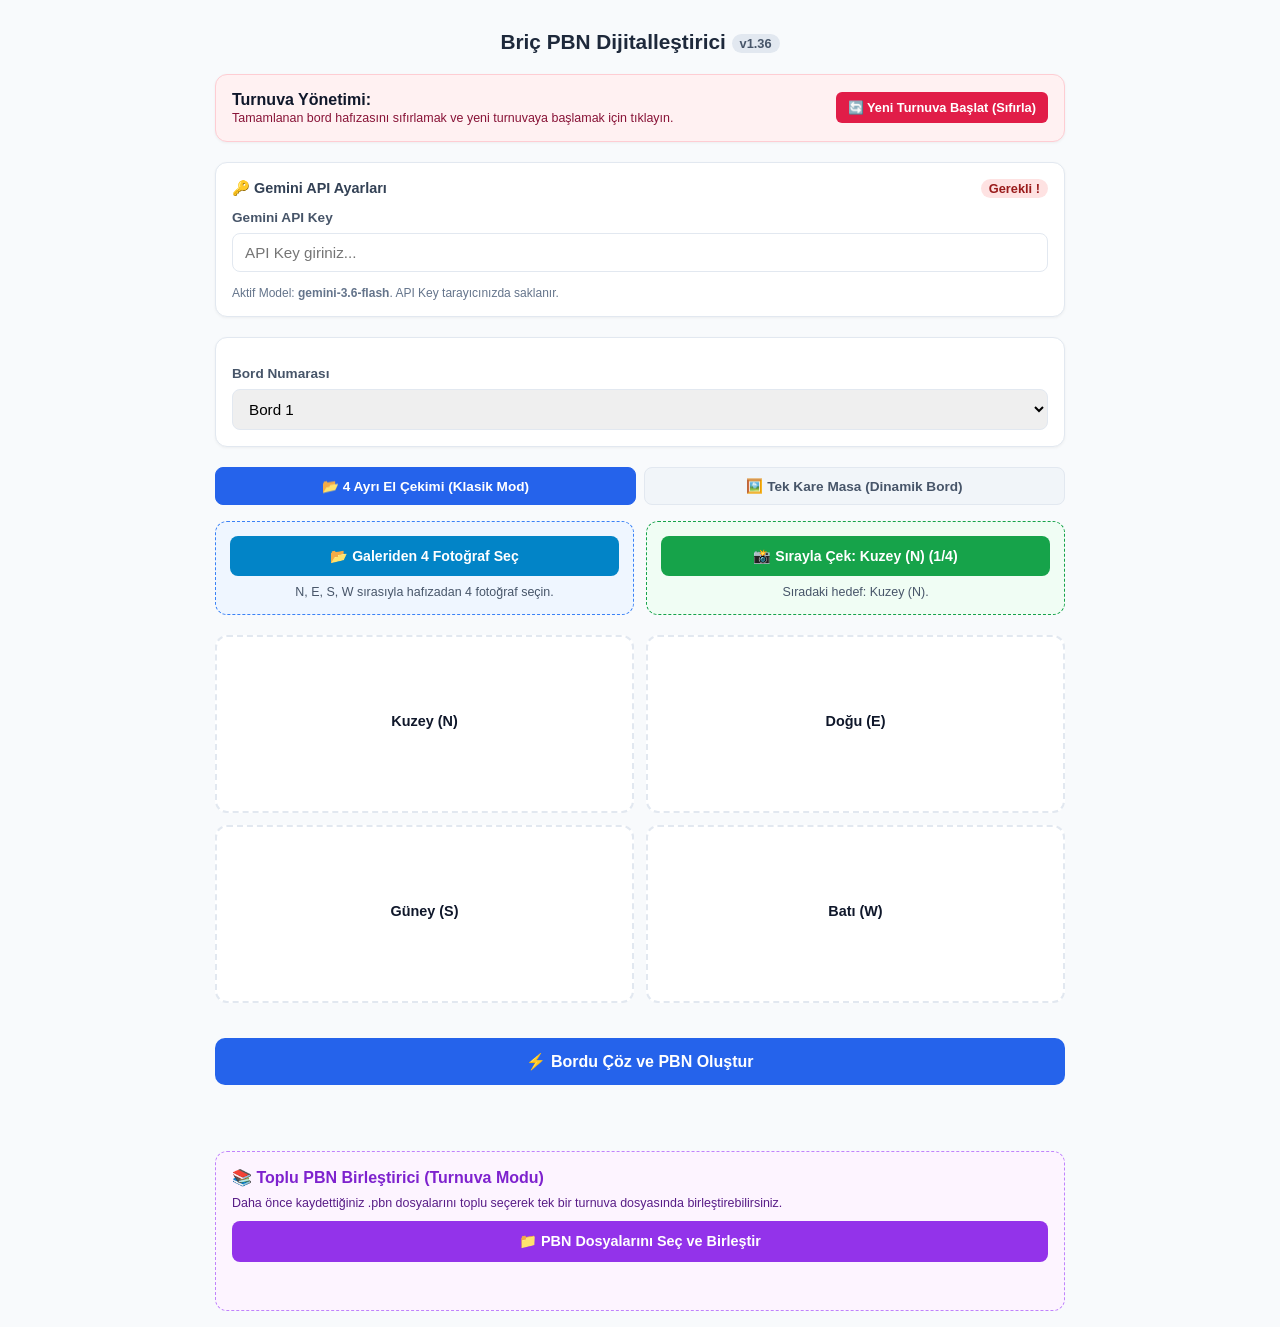
==== index.html @ e0343eca "Add script tag for prompts.js in index.html" ====
<!DOCTYPE html>
<html lang="tr">
<head>
    <meta charset="UTF-8">
    <meta name="viewport" content="width=device-width, initial-scale=1.0">
    <link rel="icon" href="data:,">
    <title>Briç PBN Dijitalleştirici v1.36</title>
    <link rel="stylesheet" href="style.css">
    <script src="prompts.js"></script>
</head>
<body>

    <h1>Briç PBN Dijitalleştirici <span class="version-tag">v1.36</span></h1>

    <!-- TURNUVA YÖNETİMİ / SIFIRLAMA PANELİ -->
    <div class="panel" style="background: #fff1f2; border-color: #fecdd3;">
        <div style="display: flex; justify-content: space-between; align-items: center; flex-wrap: wrap; gap: 10px;">
            <div>
                <strong>Turnuva Yönetimi:</strong>
                <div style="font-size: 0.78rem; color: #881337; margin-top: 2px;">Tamamlanan bord hafızasını sıfırlamak ve yeni turnuvaya başlamak için tıklayın.</div>
            </div>
            <button onclick="resetTournamentHistory()" style="background: #e11d48; color: white; border: none; padding: 8px 12px; border-radius: 6px; font-weight: 700; font-size: 0.8rem; cursor: pointer;">🔄 Yeni Turnuva Başlat (Sıfırla)</button>
        </div>
    </div>

    <!-- Ayarlar Paneli (API Key Accordion) -->
    <div class="panel">
        <div class="api-accordion-header" onclick="toggleApiKeyPanel()">
            <span>🔑 Gemini API Ayarları</span>
            <span id="apiKeyStatusBadge" class="version-tag">Durum Kontrol Ediliyor...</span>
        </div>
        <div id="apiKeyContent" class="field-group" style="display: none;">
            <label for="apiKey">Gemini API Key</label>
            <input type="password" id="apiKey" placeholder="API Key giriniz..." onchange="saveApiKey()">
            <div style="font-size: 0.75rem; color: #64748b; margin-top: 6px;">
                Aktif Model: <strong>gemini-3.6-flash</strong>. API Key tarayıcınızda saklanır.
            </div>
        </div>
    </div>

    <!-- Bord Seçim Paneli -->
    <div class="panel">
        <div class="field-group">
            <label for="boardNo">Bord Numarası</label>
            <select id="boardNo" onchange="checkSelectedBoardStatus()">
                <!-- Dinamik doldurulacak (1 - 32) -->
            </select>
            <div id="boardWarning" style="font-size: 0.8rem; color: #d97706; margin-top: 4px; display: none;"></div>
        </div>
    </div>

    <!-- MOD SEÇİCİ SEKMELER -->
    <div class="mode-tabs">
        <button id="tab4Photos" class="tab-btn active" onclick="switchMode('4photos')">📂 4 Ayrı El Çekimi (Klasik Mod)</button>
        <button id="tabSingleTable" class="tab-btn" onclick="switchMode('singleTable')">🖼️ Tek Kare Masa (Dinamik Bord)</button>
    </div>

    <!-- MOD 1: 4 AYRI GÖRSEL İLE ÇEKİM -->
    <div id="mode4PhotosArea">
        <div class="upload-options">
            <div class="upload-box">
                <label for="file-batch" class="btn-upload">
                    📂 Galeriden 4 Fotoğraf Seç
                </label>
                <input type="file" id="file-batch" accept="image/*" multiple style="display:none;" onchange="handleBatchFileSelect(event)">
                <div class="upload-desc">N, E, S, W sırasıyla hafızadan 4 fotoğraf seçin.</div>
            </div>

            <div class="upload-box sequential">
                <button id="btnSeqCamera" class="btn-upload seq-btn" onclick="triggerSeqCamera()">
                    📸 Sırayla Çek: Kuzey (1/4)
                </button>
                <input type="file" id="seqCameraInput" accept="image/*" capture="environment" style="display:none;" onchange="handleSeqCameraSelect(event)">
                <div id="seqDesc" class="upload-desc">Tek butonla N &rarr; E &rarr; S &rarr; W sırasıyla canlı çekim.</div>
                <span id="resetSeqBtn" class="reset-link" onclick="resetSeqFlow()">Sıralı çekimi sıfırla</span>
            </div>
        </div>

        <input type="file" id="singleFileInput" accept="image/*" style="display:none;" onchange="handleSingleFileSelect(event)">

        <!-- 4 El Önizleme Paneli -->
        <div class="hands-grid">
            <div class="hand-card" id="card-N" onclick="triggerSingleUpload('N')">
                <div class="hand-label">Kuzey (N)</div>
                <img id="preview-N" class="preview-img" alt="Kuzey">
            </div>
            <div class="hand-card" id="card-E" onclick="triggerSingleUpload('E')">
                <div class="hand-label">Doğu (E)</div>
                <img id="preview-E" class="preview-img" alt="Doğu">
            </div>
            <div class="hand-card" id="card-S" onclick="triggerSingleUpload('S')">
                <div class="hand-label">Güney (S)</div>
                <img id="preview-S" class="preview-img" alt="Güney">
            </div>
            <div class="hand-card" id="card-W" onclick="triggerSingleUpload('W')">
                <div class="hand-label">Batı (W)</div>
                <img id="preview-W" class="preview-img" alt="Batı">
            </div>
        </div>
    </div>

    <!-- MOD 2: TEK KARE MASA VE DİNAMİK BORD OKUMA -->
    <div id="modeSingleTableArea" style="display: none;">
        <div class="upload-box" style="background: #faf5ff; border-color: #a855f7; padding: 20px;">
            
            <div style="display: flex; gap: 10px; justify-content: center; flex-wrap: wrap;">
                <label for="singleTableCameraInput" class="btn-upload" style="background: #9333ea; flex: 1; min-width: 140px; margin: 0;">
                    📸 Kameradan Çek
                </label>
                <input type="file" id="singleTableCameraInput" accept="image/*" capture="environment" style="display:none;" onchange="handleSingleTableSelect(event)">

                <label for="singleTableGalleryInput" class="btn-upload" style="background: #6b21a8; flex: 1; min-width: 140px; margin: 0;">
                    📂 Galeriden Seç
                </label>
                <input type="file" id="singleTableGalleryInput" accept="image/*" style="display:none;" onchange="handleSingleTableSelect(event)">
            </div>

            <div class="upload-desc" style="margin-top: 12px; font-size: 0.85rem; color: #581c87;">
                Masanın ortasındaki plastik briç kutusunu (board tray) ve 4 eldeki tüm kartları kapsayan tek bir fotoğraf seçin veya çekin.
            </div>
            <img id="previewSingleTable" class="single-table-preview" alt="Masa Görseli">
        </div>
    </div>

    <button id="btnProcess" class="btn-main" onclick="processBoard()" style="margin-top: 15px;">⚡ Bordu Çöz ve PBN Oluştur</button>
    <div id="status" class="status-box"></div>

    <!-- Sonuç Paneli -->
    <div class="panel" id="resultPanel" style="display: none;">
        <div id="validationBox" class="validation-report"></div>
        
        <label>Üretilen PBN Metni (Doğrudan düzenlenebilir):</label>
        <textarea id="pbnOutput"></textarea>
        
        <div class="action-row">
            <button class="btn-action btn-copy" onclick="copyPbn()">📋 PBN'i Kopyala</button>
            <button class="btn-action btn-download-single" onclick="downloadSinglePbn()">💾 Bord PBN ve Arşiv İndir</button>
        </div>

        <div class="inspector-title">🔍 Hızlı Kontrol - Briç Eli Görünümü</div>
        <div class="inspector-grid" id="handsInspector"></div>
    </div>

    <!-- PBN BİRLEŞTİRİCİ (TURNUVA MODÜLÜ) -->
    <div class="merger-panel">
        <div class="merger-title">📚 Toplu PBN Birleştirici (Turnuva Modu)</div>
        <div class="upload-desc" style="margin-bottom: 10px; text-align: left; color: #581c87;">
            Daha önce kaydettiğiniz .pbn dosyalarını toplu seçerek tek bir turnuva dosyasında birleştirebilirsiniz.
        </div>
        <label for="mergeFileInput" class="btn-merge-select">
            📁 PBN Dosyalarını Seç ve Birleştir
        </label>
        <input type="file" id="mergeFileInput" accept=".pbn" multiple style="display:none;" onchange="handlePbnBatchMerge(event)">
        <div id="mergeStatus" class="status-box" style="margin-top: 8px; color: #7e22ce;"></div>
    </div>

    <script>
        const COMPLETED_BOARDS_KEY = "bridge_completed_boards_v1";
        const API_MODEL = "gemini-3.6-flash";

        const handFiles = { N: null, E: null, S: null, W: null };
        let singleTableFile = null;
        let activeMode = '4photos';

        const seqDirections = ['N', 'E', 'S', 'W'];
        const seqLabels = { N: 'Kuzey (N)', E: 'Doğu (E)', S: 'Güney (S)', W: 'Batı (W)' };
        let currentSeqIndex = 0;
        let activeSingleDir = null;

        document.addEventListener('DOMContentLoaded', () => {
            const savedKey = localStorage.getItem('gemini_api_key');
            const apiKeyContent = document.getElementById('apiKeyContent');
            const badge = document.getElementById('apiKeyStatusBadge');

            if (savedKey) {
                document.getElementById('apiKey').value = savedKey;
                apiKeyContent.style.display = 'none';
                badge.innerText = "Kayıtlı ✓";
                badge.style.background = "#dcfce7";
                badge.style.color = "#166534";
            } else {
                apiKeyContent.style.display = 'flex';
                badge.innerText = "Gerekli !";
                badge.style.background = "#fee2e2";
                badge.style.color = "#991b1b";
            }

            populateBoardDropdown();
            updateSeqButtonState();
        });

        function switchMode(mode) {
            activeMode = mode;
            document.getElementById('tab4Photos').classList.toggle('active', mode === '4photos');
            document.getElementById('tabSingleTable').classList.toggle('active', mode === 'singleTable');

            document.getElementById('mode4PhotosArea').style.display = mode === '4photos' ? 'block' : 'none';
            document.getElementById('modeSingleTableArea').style.display = mode === 'singleTable' ? 'block' : 'none';
        }

        function toggleApiKeyPanel() {
            const content = document.getElementById('apiKeyContent');
            content.style.display = content.style.display === 'none' ? 'flex' : 'none';
        }

        function saveApiKey() {
            const key = document.getElementById('apiKey').value.trim();
            localStorage.setItem('gemini_api_key', key);
            const badge = document.getElementById('apiKeyStatusBadge');
            if (key) {
                badge.innerText = "Kayıtlı ✓";
                badge.style.background = "#dcfce7";
                badge.style.color = "#166534";
            }
        }

        function getCompletedBoards() {
            const stored = localStorage.getItem(COMPLETED_BOARDS_KEY);
            return stored ? JSON.parse(stored) : [];
        }

        function populateBoardDropdown() {
            const select = document.getElementById('boardNo');
            const completed = getCompletedBoards();
            let html = '';
            
            for (let i = 1; i <= 32; i++) {
                const isDone = completed.includes(i);
                const label = isDone ? `Bord ${i} (Tamamlandı ✓)` : `Bord ${i}`;
                html += `<option value="${i}">${label}</option>`;
            }
            select.innerHTML = html;
            checkSelectedBoardStatus();
        }

        function checkSelectedBoardStatus() {
            const select = document.getElementById('boardNo');
            const warningDiv = document.getElementById('boardWarning');
            const completed = getCompletedBoards();
            const selectedVal = parseInt(select.value, 10);

            if (completed.includes(selectedVal)) {
                warningDiv.style.display = 'block';
                warningDiv.innerText = `⚠️ Uyarı: Bord ${selectedVal} daha önce tamamlanmış görünüyor.`;
            } else {
                warningDiv.style.display = 'none';
            }
        }

        function resetTournamentHistory() {
            if (confirm("Yeni bir turnuvaya mı başlıyorsunuz? Tamamlanan tüm bord geçmişi sıfırlansın mı?")) {
                localStorage.removeItem(COMPLETED_BOARDS_KEY);
                populateBoardDropdown();
                alert("Turnuva hafızası sıfırlandı!");
            }
        }

        function handleBatchFileSelect(event) {
            const files = Array.from(event.target.files);
            if (files.length !== 4) {
                alert(`Lütfen tam olarak 4 adet fotoğraf seçiniz! (Seçilen: ${files.length})`);
                return;
            }
            seqDirections.forEach((dir, index) => setHandImage(dir, files[index]));
            currentSeqIndex = 4;
            updateSeqButtonState();
        }

        function triggerSeqCamera() {
            if (currentSeqIndex >= 4) currentSeqIndex = 0;
            document.getElementById('seqCameraInput').click();
        }

        function handleSeqCameraSelect(event) {
            const file = event.target.files[0];
            if (!file) return;

            setHandImage(seqDirections[currentSeqIndex], file);
            currentSeqIndex++;
            updateSeqButtonState();
            event.target.value = '';
        }

        function updateSeqButtonState() {
            const btn = document.getElementById('btnSeqCamera');
            const desc = document.getElementById('seqDesc');
            const resetBtn = document.getElementById('resetSeqBtn');

            if (currentSeqIndex < 4) {
                const nextDir = seqDirections[currentSeqIndex];
                btn.innerText = `📸 Sırayla Çek: ${seqLabels[nextDir]} (${currentSeqIndex + 1}/4)`;
                btn.style.background = '#16a34a';
                desc.innerText = `Sıradaki hedef: ${seqLabels[nextDir]}.`;
                resetBtn.style.display = currentSeqIndex > 0 ? 'inline-block' : 'none';
            } else {
                btn.innerText = `✅ 4 El Çekildi (Yeniden Çek)`;
                btn.style.background = '#0284c7';
                desc.innerText = `4 el hazır! "Bordu Çöz" butonuna basabilirsiniz.`;
                resetBtn.style.display = 'inline-block';
            }
        }

        function resetSeqFlow() {
            currentSeqIndex = 0;
            seqDirections.forEach(dir => {
                handFiles[dir] = null;
                const img = document.getElementById(`preview-${dir}`);
                img.src = '';
                img.style.display = 'none';
                document.getElementById(`card-${dir}`).classList.remove('has-image');
            });
            updateSeqButtonState();
        }

        function triggerSingleUpload(dir) {
            activeSingleDir = dir;
            document.getElementById('singleFileInput').click();
        }

        function handleSingleFileSelect(event) {
            const file = event.target.files[0];
            if (file && activeSingleDir) setHandImage(activeSingleDir, file);
            event.target.value = '';
        }

        function handleSingleTableSelect(event) {
            const file = event.target.files[0];
            if (!file) return;
            singleTableFile = file;
            const img = document.getElementById('previewSingleTable');
            img.src = URL.createObjectURL(file);
            img.style.display = 'block';
            event.target.value = '';
        }

        function fileToBase64(file) {
            return new Promise((resolve, reject) => {
                const reader = new FileReader();
                reader.readAsDataURL(file);
                reader.onload = () => resolve(reader.result.split(',')[1]);
                reader.onerror = error => reject(error);
            });
        }

        async function fetchWithRetry(url, options, maxRetries = 2, delayMs = 3000) {
            const statusBox = document.getElementById('status');
            for (let i = 0; i <= maxRetries; i++) {
                try {
                    const response = await fetch(url, options);
                    if (response.status === 503 && i < maxRetries) {
                        statusBox.innerText = `⚠️ Google sunucusu yoğun (503).\n${delayMs / 1000} saniye içinde tekrar deneniyor (${i + 1}/${maxRetries})...`;
                        await new Promise(res => setTimeout(res, delayMs));
                        continue;
                    }
                    return response;
                } catch (err) {
                    if (i === maxRetries) throw err;
                    await new Promise(res => setTimeout(res, delayMs));
                }
            }
        }

        async function processBoard() {
            const apiKey = document.getElementById('apiKey').value.trim();

            if (!apiKey) {
                alert("Lütfen Gemini API Key giriniz!");
                toggleApiKeyPanel();
                return;
            }

            if (activeMode === '4photos' && (!handFiles.N || !handFiles.E || !handFiles.S || !handFiles.W)) {
                alert("Lütfen 4 el fotoğrafını da tamamlayın!");
                return;
            }

            if (activeMode === 'singleTable' && !singleTableFile) {
                alert("Lütfen masanın tek kare fotoğrafını seçin veya çekin!");
                return;
            }

            const btn = document.getElementById('btnProcess');
            const status = document.getElementById('status');
            const resultPanel = document.getElementById('resultPanel');
            const validationBox = document.getElementById('validationBox');

            btn.disabled = true;
            resultPanel.style.display = 'none';

            try {
                let partsPayload = [];

                if (activeMode === '4photos') {
                    status.innerText = "1/2 📷 Fotoğraflar Paketleniyor...";
                    const base64N = await fileToBase64(handFiles.N);
                    const base64E = await fileToBase64(handFiles.E);
                    const base64S = await fileToBase64(handFiles.S);
                    const base64W = await fileToBase64(handFiles.W);

                    const promptText = `

Sen uzman bir Briç kartı analiz asistanısın.
Görseldeki kartları eksiksiz ve doğru şekilde okumak için
aşağıdaki kuralları sırasıyla uygula:

1. DERİNLEMESİNE VE YAVAŞ ANALİZ:
ACELE ETME. Görseli acele etmeden,
her kartı tek tek piksel düzeyinde inceleyerek oku.

2. KARIŞIK VE SIRASIZ KART DÜZENİ:
Kartlar düzensiz, üst üste veya açılı duruyor olabilir.
Her kartı bağımsız olarak tespit et.
İNDEKS İZOLASYONU (ÇAPRAZ EŞLEŞTİRME YASAĞI):
Kartlar dikey veya yatay üst üste bindiğinde, bir kartın
sembolünü sakın altındaki veya üstündeki farklı kartın rakamı
ile eşleştirme! Rakam ve sembol KESİNLİKLE aynı kartın kendi
köşe alanı içinden birlikte okunmalıdır.

3. RENK VE GEOMETRİK SEMBOL AYRIMI (KESİN KURAL):
Kartın rengini (Siyah/Kırmızı) doğrulamadan suit kararı verme!
- SIYAH KARTLAR: Mürekkebi/indeksi siyah olan kartlar
  KESİNLİKLE sadece Maça (♠) veya Sinek (♣) olabilir.
  Kupa veya Karo yazamazsın.
  * Maça (♠): Tek sivri uçlu gövdeli siyah sembol.
  * Sinek (♣): 3 yapraklı gövdeli siyah sembol.
- KIRMIZI KARTLAR: Mürekkebi/indeksi kırmızı olan kartlar
  KESİNLİKLE sadece Karo (♦) veya Kupa (♥) olabilir.
  Maça veya Sinek yazamazsın.
  * Karo (♦): 4 sivri köşeli baklava / eşkenar dörtgen.
  * Kupa (♥): Üstü çift oval yuvarlak, altı sivri kalp.

4. TERS KART VE 6 / 9 OKUMA KONTROLÜ:
6 ve 9 rakamlarını asla karıştırma!
Kartın duruş yönünü, sol üst ve sağ alt
köşe indekslerini birlikte kontrol ederek 6 mı
yoksa 9 mu olduğunu doğrula.

5. 'Q' VE '9' KARAKTER AYRIMI:
Q harfinin alt kuyruğunu, 9 rakamının oval
kıvrımı ile karıştırma. Köşe karakterini dikkatle oku.

6. '10' KARTI YERİNE 'T' KURALI:
10 (On) kartları için çıktı içerisinde '10' yerine
mutlaka 'T' harfini kullan (Örn: T982).

7. ŞİKAN (VOID) KURALI:
Bir renkten kart yoksa o rengin karşısını boş bırak.

8. MÜKERRER VE TOPLAM 52 KART KONTROLÜ:
Aynı kartı birden fazla yazmadığından emin ol.
Tüm destedeki kartların benzersizliğini kontrol et.

Sadece ve sadece aşağıdaki JSON formatında yanıt ver:
{
  "N": { "S": "AKT9", "H": "QJ8", "D": "765", "C": "432" },
  "E": { "S": "...", "H": "...", "D": "...", "C": "..." },
  "S": { "S": "...", "H": "...", "D": "...", "C": "..." },
  "W": { "S": "...", "H": "...", "D": "...", "C": "..." }
}
                    `;

                    partsPayload = [
                        { text: promptText },
                        { text: "Kuzey Eli Fotoğrafı:" },
                        { inline_data: { mime_type: "image/jpeg", data: base64N } },
                        { text: "Doğu Eli Fotoğrafı:" },
                        { inline_data: { mime_type: "image/jpeg", data: base64E } },
                        { text: "Güney Eli Fotoğrafı:" },
                        { inline_data: { mime_type: "image/jpeg", data: base64S } },
                        { text: "Batı Eli Fotoğrafı:" },
                        { inline_data: { mime_type: "image/jpeg", data: base64W } }
                    ];
                } else {
                    status.innerText = "1/2 🖼️ Masa Fotoğrafı Hazırlanıyor...";
                    const base64Table = await fileToBase64(singleTableFile);

                    const singlePromptText = `

Sen uzman bir Briç kartı analiz asistanısın.
Görseldeki tüm masayı eksiksiz ve doğru şekilde okumak için
aşağıdaki kuralları sırasıyla uygula:

1. DERİNLEMESİNE VE YAVAŞ ANALİZ:
ACELE ETME. Görseli acele etmeden,
her kartı tek tek piksel düzeyinde inceleyerek oku.

2. KARIŞIK VE SIRASIZ KART DÜZENİ:
Kartlar düzensiz, üst üste veya açılı duruyor olabilir.
Her kartı bağımsız olarak tespit et.
İNDEKS İZOLASYONU (ÇAPRAZ EŞLEŞTİRME YASAĞI):
Kartlar dikey veya yatay üst üste bindiğinde, bir kartın
sembolünü sakın altındaki veya üstündeki farklı kartın rakamı
ile eşleştirme! Rakam ve sembol KESİNLİKLE aynı kartın kendi
köşe alanı içinden birlikte okunmalıdır.

3. RENK VE GEOMETRİK SEMBOL AYRIMI (KESİN KURAL):
Kartın rengini (Siyah/Kırmızı) doğrulamadan suit kararı verme!
- SIYAH KARTLAR: Mürekkebi/indeksi siyah olan kartlar
  KESİNLİKLE sadece Maça (♠) veya Sinek (♣) olabilir.
  Kupa veya Karo yazamazsın.
  * Maça (♠): Tek sivri uçlu gövdeli siyah sembol.
  * Sinek (♣): 3 yapraklı gövdeli siyah sembol.
- KIRMIZI KARTLAR: Mürekkebi/indeksi kırmızı olan kartlar
  KESİNLİKLE sadece Karo (♦) veya Kupa (♥) olabilir.
  Maça veya Sinek yazamazsın.
  * Karo (♦): 4 sivri köşeli baklava / eşkenar dörtgen.
  * Kupa (♥): Üstü çift oval yuvarlak, altı sivri kalp.

4. TERS KART VE 6 / 9 OKUMA KONTROLÜ:
6 ve 9 rakamlarını asla karıştırma!
Kartın duruş yönünü, sol üst ve sağ alt
köşe indekslerini birlikte kontrol ederek 6 mı
yoksa 9 mu olduğunu doğrula.

5. 'Q' VE '9' KARAKTER AYRIMI:
Q harfinin alt kuyruğunu, 9 rakamının oval
kıvrımı ile karıştırma. Köşe karakterini dikkatle oku.

6. '10' KARTI YERİNE 'T' KURALI:
10 (On) kartları için çıktı içerisinde '10' yerine
mutlaka 'T' harfini kullan (Örn: T982).

7. ŞİKAN (VOID) KURALI:
Bir renkten kart yoksa o rengin karşısını boş bırak.

8. MÜKERRER VE TOPLAM 52 KART KONTROLÜ:
Aynı kartı birden fazla yazmadığından emin ol.
Tüm destedeki kartların benzersizliğini kontrol et.

9. ETİKET VE YÖN TESPİTİ:
Plastik board üzerindeki varsayılan kabartmaları yok say.
Doğrudan etiket üzerindeki NORTH, SOUTH, WEST, EAST
yazılarını esas al.
Karşılıklı aks mantığına göre
yönleri kesinleştir.

10. SIKILAŞTIRILMIŞ BÖLGESEL İZOLASYON (QUADRANT):
Masayı zihinsel olarak 4 bağımsız çeyrek bölgeye ayır.
Her oyuncunun elini yalnızca kendi bölgesindeki kart kümesinden oku.
Bölgeler arası kart kaydırması yapma.

Sadece ve sadece aşağıdaki JSON formatında yanıt ver:
{
  "N": { "S": "AKT9", "H": "QJ8", "D": "765", "C": "432" },
  "E": { "S": "...", "H": "...", "D": "...", "C": "..." },
  "S": { "S": "...", "H": "...", "D": "...", "C": "..." },
  "W": { "S": "...", "H": "...", "D": "...", "C": "..." }
}
                    `;

                    partsPayload = [
                        { text: singlePromptText },
                        { inline_data: { mime_type: "image/jpeg", data: base64Table } }
                    ];
                }

                status.innerText = `2/2 🚀 ${API_MODEL} Modeline İstek Gönderiliyor...`;
                const url = `https://generativelanguage.googleapis.com/v1beta/models/${API_MODEL}:generateContent?key=${apiKey}`;

                const response = await fetchWithRetry(url, {
                    method: 'POST',
                    headers: { 'Content-Type': 'application/json' },
                    body: JSON.stringify({
                        contents: [{ parts: partsPayload }],
                        generationConfig: {
                            response_mime_type: "application/json",
                            temperature: 0.0
                        }
                    })
                });

                if (!response.ok) {
                    const errData = await response.json().catch(() => ({}));
                    throw new Error(errData.error?.message || `HTTP ${response.status}`);
                }

                const data = await response.json();
                const rawJsonText = data.candidates?.[0]?.content?.parts?.[0]?.text;

                if (!rawJsonText) throw new Error("Yapay zekadan geçerli yanıt alınamadı.");

                const parsedResults = JSON.parse(rawJsonText);

                status.innerText = "52 Kart Doğrulaması Yapılıyor...";
                const validation = validateDeck(parsedResults);
                validationBox.innerHTML = validation.html;
                validationBox.className = `validation-report ${validation.isPerfect ? 'success' : 'warning'}`;

                const boardNo = document.getElementById('boardNo').value;
                const formattedHands = {};
                for (let dir of ['N', 'E', 'S', 'W']) {
                    const h = parsedResults[dir] || {};
                    formattedHands[dir] = `${formatSuitForPbn(h.S)}.${formatSuitForPbn(h.H)}.${formatSuitForPbn(h.D)}.${formatSuitForPbn(h.C)}`;
                }

                const pbnText = buildPbnString(boardNo, formattedHands.N, formattedHands.E, formattedHands.S, formattedHands.W);
                document.getElementById('pbnOutput').value = pbnText;
                
                renderHumanReadableHands(parsedResults);

                resultPanel.style.display = 'block';
                status.innerText = "✅ İşlem Başarıyla Tamamlandı!";

            } catch (err) {
                console.error(err);
                status.innerText = "❌ Hata Oluştu:\n" + (err.message || err.toString());
            } finally {
                btn.disabled = false;
            }
        }

        function renderHumanReadableHands(parsedResults) {
            const container = document.getElementById('handsInspector');
            let html = '';

            for (let dir of ['N', 'E', 'S', 'W']) {
                const hand = parsedResults[dir] || {};
                
                const formatCards = (str) => {
                    const cleaned = cleanSuit(str);
                    if (!cleaned) return '<span style="color:#94a3b8; font-size: 0.95rem;">— (Şikan)</span>';
                    return cleaned.split('').join(' ');
                };

                html += `
                    <div class="inspector-hand">
                        <div class="inspector-hand-title">${seqLabels[dir]}</div>
                        <div class="suit-line">
                            <span class="suit-sym suit-black">♠</span>
                            <span class="suit-cards">${formatCards(hand.S)}</span>
                        </div>
                        <div class="suit-line">
                            <span class="suit-sym suit-red">♥</span>
                            <span class="suit-cards">${formatCards(hand.H)}</span>
                        </div>
                        <div class="suit-line">
                            <span class="suit-sym suit-red">♦</span>
                            <span class="suit-cards">${formatCards(hand.D)}</span>
                        </div>
                        <div class="suit-line">
                            <span class="suit-sym suit-black">♣</span>
                            <span class="suit-cards">${formatCards(hand.C)}</span>
                        </div>
                    </div>
                `;
            }
            container.innerHTML = html;
        }

        function cleanSuit(val) {
            if (!val || typeof val !== 'string') return "";
            return val.toUpperCase().replace(/[^AKQJT98765432]/g, '');
        }

        function formatSuitForPbn(val) {
            const cleaned = cleanSuit(val);
            return cleaned.length > 0 ? cleaned : "-";
        }

        function validateDeck(rawResults) {
            const suitNames = { S: 'Maça (♠)', H: 'Kupa (♥)', D: 'Karo (♦)', C: 'Sinek (♣)' };
            const ranks = ['A', 'K', 'Q', 'J', 'T', '9', '8', '7', '6', '5', '4', '3', '2'];
            const suits = ['S', 'H', 'D', 'C'];

            const cardMap = {};
            suits.forEach(s => {
                ranks.forEach(r => { cardMap[`${s}_${r}`] = []; });
            });

            const handCounts = { N: 0, E: 0, S: 0, W: 0 };
            let totalCardsFound = 0;

            for (let dir of ['N', 'E', 'S', 'W']) {
                const handObj = rawResults[dir] || {};
                suits.forEach(s => {
                    const suitCards = cleanSuit(handObj[s]);
                    for (let char of suitCards) {
                        handCounts[dir]++;
                        totalCardsFound++;
                        const key = `${s}_${char}`;
                        if (cardMap[key]) cardMap[key].push(seqLabels[dir]);
                    }
                });
            }

            const duplicates = [];
            const missing = [];

            for (let key in cardMap) {
                const [s, r] = key.split('_');
                const rankName = r === 'T' ? 'T (10)' : r;
                const cardLabel = `${suitNames[s]} ${rankName}`;

                if (cardMap[key].length > 1) {
                    duplicates.push(`${cardLabel} (${cardMap[key].join(', ')} ellerinde)`);
                } else if (cardMap[key].length === 0) {
                    missing.push(cardLabel);
                }
            }

            let isPerfect = (totalCardsFound === 52) && (duplicates.length === 0) && (missing.length === 0);
            let reportHtml = `<strong>Bord Doğrulama Analizi:</strong><br>`;

            if (isPerfect) {
                reportHtml += `✅ <strong>Mükemmel!</strong> 52 kartın tamamı hatasız ve eksiksiz tespit edildi.`;
                return { isPerfect: true, html: reportHtml };
            }

            let issues = [];
            let countIssues = [];
            for (let dir of ['N', 'E', 'S', 'W']) {
                if (handCounts[dir] !== 13) {
                    countIssues.push(`${seqLabels[dir]}: ${handCounts[dir]} kart`);
                }
            }
            if (countIssues.length > 0) {
                issues.push(`⚠️ <strong>Kart Sayısı Uyuşmazlığı:</strong> ${countIssues.join(', ')} (Her el 13 olmalı).`);
            }
            if (duplicates.length > 0) {
                issues.push(`❌ <strong>Çift Okunan Kartlar:</strong> ${duplicates.join('; ')}.`);
            }
            if (missing.length > 0 && missing.length <= 8) {
                issues.push(`🔍 <strong>Eksik Kartlar:</strong> ${missing.join(', ')}.`);
            } else if (missing.length > 8) {
                issues.push(`🔍 <strong>Eksik Kart Sayısı:</strong> ${missing.length} kart bulunamadı.`);
            }

            reportHtml += issues.join('<br>');
            return { isPerfect: false, html: reportHtml };
        }

        function buildPbnString(boardNo, n, e, s, w) {
            const dealers = ['N', 'E', 'S', 'W'];
            const dealer = dealers[(parseInt(boardNo) - 1) % 4];
            const vulPattern = ['None', 'NS', 'EW', 'All', 'NS', 'EW', 'All', 'None', 'EW', 'All', 'None', 'NS', 'All', 'None', 'NS', 'EW'];
            const vul = vulPattern[(parseInt(boardNo) - 1) % 16];
            const today = new Date().toISOString().split('T')[0].replace(/-/g, '.');

            return `[Event "Bridge Hand Digitizer"]
[Site "Mobile Web App"]
[Date "${today}"]
[Board "${boardNo}"]
[West "-"]
[North "-"]
[East "-"]
[South "-"]
[Dealer "${dealer}"]
[Vulnerable "${vul}"]
[Deal "N:${n} ${e} ${s} ${w}"]`;
        }

        function copyPbn() {
            const textarea = document.getElementById('pbnOutput');
            textarea.select();
            document.execCommand('copy');
            alert("PBN metni kopyalandı!");
        }

        async function generateAndDownloadArchiveImage(boardNo) {
            if (activeMode === 'singleTable' && singleTableFile) {
                const a = document.createElement('a');
                a.href = URL.createObjectURL(singleTableFile);
                a.download = `Bord_${boardNo}_Arsiv.jpg`;
                document.body.appendChild(a);
                a.click();
                document.body.removeChild(a);
                return;
            }

            const directions = ['N', 'E', 'S', 'W'];
            const labels = ['KUZEY (N)', 'DOĞU (E)', 'GÜNEY (S)', 'BATI (W)'];
            const targetWidth = 1200;
            const labelHeight = 60;
            const boardBannerHeight = 80;

            let processedPanels = [];
            let totalHeight = boardBannerHeight;

            for (let i = 0; i < 4; i++) {
                const dir = directions[i];
                if (!handFiles[dir]) return;

                const img = await new Promise((resolve) => {
                    const url = URL.createObjectURL(handFiles[dir]);
                    const im = new Image();
                    im.onload = () => { URL.revokeObjectURL(url); resolve(im); };
                    im.onerror = () => resolve(null);
                    im.src = url;
                });

                if (!img) return;

                const w = img.naturalWidth;
                const h = img.naturalHeight;

                const panelCanvas = document.createElement('canvas');
                const pCtx = panelCanvas.getContext('2d');
                panelCanvas.width = w;
                panelCanvas.height = h;
                pCtx.drawImage(img, 0, 0);

                const finalCanvas = document.createElement('canvas');
                const fCtx = finalCanvas.getContext('2d');
                const finalHeight = targetWidth * (h / w);

                finalCanvas.width = targetWidth;
                finalCanvas.height = finalHeight;
                fCtx.drawImage(panelCanvas, 0, 0, targetWidth, finalHeight);

                processedPanels.push({ label: labels[i], canvas: finalCanvas, height: finalHeight });
                totalHeight += labelHeight + finalHeight;
            }

            const masterCanvas = document.createElement('canvas');
            masterCanvas.width = targetWidth;
            masterCanvas.height = totalHeight;
            const ctx = masterCanvas.getContext('2d');

            ctx.fillStyle = '#ffffff';
            ctx.fillRect(0, 0, targetWidth, totalHeight);

            ctx.fillStyle = '#1e293b';
            ctx.fillRect(0, 0, targetWidth, boardBannerHeight);
            ctx.fillStyle = '#ffffff';
            ctx.font = 'bold 32px sans-serif';
            ctx.textAlign = 'center';
            ctx.textBaseline = 'middle';
            ctx.fillText(`BRİÇ TURNUVASI - BORD ${boardNo} ARŞİVİ`, targetWidth / 2, boardBannerHeight / 2);

            let currentY = boardBannerHeight;
            for (let panel of processedPanels) {
                ctx.fillStyle = '#0f172a';
                ctx.fillRect(0, currentY, targetWidth, labelHeight);
                ctx.fillStyle = '#38bdf8';
                ctx.font = 'bold 26px sans-serif';
                ctx.textAlign = 'left';
                ctx.textBaseline = 'middle';
                ctx.fillText(`  ${panel.label}`, 30, currentY + labelHeight / 2);

                currentY += labelHeight;
                ctx.drawImage(panel.canvas, 0, currentY);
                currentY += panel.height;
            }

            const dataUrl = masterCanvas.toDataURL('image/jpeg', 0.95);
            const a = document.createElement('a');
            a.href = dataUrl;
            a.download = `Bord_${boardNo}_Arsiv.jpg`;
            document.body.appendChild(a);
            a.click();
            document.body.removeChild(a);
        }

        async function downloadSinglePbn() {
            const pbnText = document.getElementById('pbnOutput').value;
            const boardNo = parseInt(document.getElementById('boardNo').value, 10);
            if (!pbnText) return;

            const blob = new Blob([pbnText], { type: 'application/octet-stream;charset=utf-8' });
            const url = URL.createObjectURL(blob);
            const a = document.createElement('a');
            a.href = url;
            a.download = `BORD_${boardNo}.pbn`;
            document.body.appendChild(a);
            a.click();
            document.body.removeChild(a);
            URL.revokeObjectURL(url);

            await generateAndDownloadArchiveImage(boardNo);

            let completed = getCompletedBoards();
            if (!completed.includes(boardNo)) {
                completed.push(boardNo);
                localStorage.setItem(COMPLETED_BOARDS_KEY, JSON.stringify(completed));
            }
            
            populateBoardDropdown();

            if (boardNo < 32) {
                document.getElementById('boardNo').value = boardNo + 1;
                checkSelectedBoardStatus();
            }
        }

        async function handlePbnBatchMerge(event) {
            const files = Array.from(event.target.files);
            const statusDiv = document.getElementById('mergeStatus');
            if (files.length === 0) return;

            statusDiv.innerText = `${files.length} dosya birleştiriliyor...`;

            let fileContents = [];
            for (let file of files) {
                try {
                    const text = await file.text();
                    fileContents.push({ name: file.name, content: text.trim() });
                } catch (err) {
                    console.error(`${file.name} okunamadı:`, err);
                }
            }

            fileContents.sort((a, b) => {
                const getNum = (str) => {
                    const match = str.match(/\d+/);
                    return match ? parseInt(match[0], 10) : 0;
                };
                return getNum(a.name) - getNum(b.name);
            });

            const combinedText = fileContents.map(f => f.content).join('\n\n');
            const todayStr = new Date().toISOString().split('T')[0];
            const mergedFileName = `${todayStr}_Turnuva_Birlesik.pbn`;

            const blob = new Blob([combinedText], { type: 'application/octet-stream;charset=utf-8' });
            const url = URL.createObjectURL(blob);
            const a = document.createElement('a');
            a.href = url;
            a.download = mergedFileName;
            document.body.appendChild(a);
            a.click();
            document.body.removeChild(a);
            URL.revokeObjectURL(url);

            statusDiv.innerText = `✅ Başarıyla ${fileContents.length} bord birleştirildi ve "${mergedFileName}" olarak indirildi!`;
            event.target.value = '';
        }
    </script>
</body>
</html>
---- style.css ----
:root {
            --primary: #2563eb;
            --bg: #f8fafc;
            --card-bg: #ffffff;
            --text: #0f172a;
            --border: #e2e8f0;
            --success: #16a34a;
            --warning: #d97706;
            --danger: #dc2626;
        }

        body {
            font-family: -apple-system, BlinkMacSystemFont, "Segoe UI", Roboto, sans-serif;
            background-color: var(--bg);
            color: var(--text);
            margin: 0;
            padding: 16px;
            max-width: 850px;
            margin-left: auto;
            margin-right: auto;
        }

        h1 {
            font-size: 1.3rem;
            text-align: center;
            margin-bottom: 20px;
            color: #1e293b;
        }

        .version-tag {
            font-size: 0.8rem;
            background: #e2e8f0;
            padding: 2px 8px;
            border-radius: 12px;
            color: #475569;
            vertical-align: middle;
        }

        .panel {
            background: var(--card-bg);
            border: 1px solid var(--border);
            border-radius: 12px;
            padding: 16px;
            margin-bottom: 20px;
            box-shadow: 0 1px 3px rgba(0,0,0,0.05);
        }

        .api-accordion-header {
            display: flex;
            justify-content: space-between;
            align-items: center;
            cursor: pointer;
            font-weight: 700;
            font-size: 0.9rem;
            color: #334155;
            user-select: none;
        }

        .api-accordion-header:hover {
            color: var(--primary);
        }

        .mode-tabs {
            display: flex;
            gap: 8px;
            margin-bottom: 16px;
        }

        .tab-btn {
            flex: 1;
            padding: 10px;
            border: 1px solid var(--border);
            background: #f1f5f9;
            border-radius: 8px;
            font-weight: 700;
            font-size: 0.85rem;
            color: #475569;
            cursor: pointer;
            text-align: center;
            transition: all 0.2s ease;
        }

        .tab-btn.active {
            background: var(--primary);
            color: white;
            border-color: var(--primary);
        }

        .upload-options {
            display: grid;
            grid-template-columns: 1fr 1fr;
            gap: 12px;
            margin-bottom: 20px;
        }

        @media (max-width: 600px) {
            .upload-options {
                grid-template-columns: 1fr;
            }
        }

        .upload-box {
            background: #eff6ff;
            border: 1.5px dashed #3b82f6;
            border-radius: 12px;
            padding: 14px;
            text-align: center;
            display: flex;
            flex-direction: column;
            justify-content: space-between;
            align-items: center;
        }

        .upload-box.sequential {
            background: #f0fdf4;
            border-color: #16a34a;
        }

        .btn-upload {
            background: #0284c7;
            color: white;
            padding: 12px 14px;
            border-radius: 8px;
            font-weight: 700;
            font-size: 0.88rem;
            cursor: pointer;
            width: 100%;
            box-sizing: border-box;
            border: none;
            display: inline-block;
        }

        .btn-upload.seq-btn {
            background: #16a34a;
        }

        .upload-desc {
            font-size: 0.78rem;
            color: #475569;
            margin-top: 8px;
            line-height: 1.3;
        }

        .reset-link {
            font-size: 0.75rem;
            color: #dc2626;
            text-decoration: underline;
            cursor: pointer;
            margin-top: 6px;
            display: none;
        }

        .field-group {
            display: flex;
            flex-direction: column;
            gap: 8px;
            margin-top: 12px;
        }

        label {
            font-size: 0.85rem;
            font-weight: 600;
            color: #475569;
        }

        input[type="password"], input[type="text"], select {
            padding: 10px 12px;
            border: 1px solid var(--border);
            border-radius: 8px;
            font-size: 0.95rem;
            outline: none;
        }

        input:focus, select:focus {
            border-color: var(--primary);
        }

        .hands-grid {
            display: grid;
            grid-template-columns: 1fr 1fr;
            gap: 12px;
            margin-bottom: 20px;
        }

        .hand-card {
            background: var(--card-bg);
            border: 2px dashed var(--border);
            border-radius: 12px;
            padding: 12px;
            text-align: center;
            position: relative;
            display: flex;
            flex-direction: column;
            align-items: center;
            justify-content: center;
            min-height: 150px;
            cursor: pointer;
        }

        .hand-card.has-image {
            border-style: solid;
            border-color: var(--success);
            background-color: #f0fdf4;
        }

        .hand-label {
            font-weight: 700;
            font-size: 0.9rem;
            margin-bottom: 6px;
        }

        .preview-img {
            max-width: 100%;
            max-height: 130px;
            width: auto;
            border-radius: 6px;
            object-fit: contain;
            background: #ffffff;
            border: 1px solid #cbd5e1;
            margin-top: 4px;
            display: none;
        }

        .single-table-preview {
            max-width: 100%;
            max-height: 300px;
            border-radius: 8px;
            margin-top: 10px;
            display: none;
            border: 1px solid var(--border);
        }

        .btn-main {
            width: 100%;
            background: var(--primary);
            color: white;
            border: none;
            padding: 14px;
            border-radius: 10px;
            font-size: 1rem;
            font-weight: 700;
            cursor: pointer;
            transition: background 0.2s;
        }

        .btn-main:disabled {
            background: #94a3b8;
            cursor: not-allowed;
        }

        .status-box {
            margin-top: 12px;
            font-size: 0.9rem;
            text-align: center;
            color: #64748b;
            min-height: 24px;
            white-space: pre-wrap;
        }

        .validation-report {
            border-radius: 8px;
            padding: 12px;
            margin-bottom: 12px;
            font-size: 0.88rem;
            line-height: 1.5;
        }

        .validation-report.success {
            background-color: #f0fdf4;
            border: 1px solid #bbf7d0;
            color: #166534;
        }

        .validation-report.warning {
            background-color: #fffbeb;
            border: 1px solid #fef08a;
            color: #92400e;
        }

        textarea {
            width: 100%;
            height: 140px;
            font-family: monospace;
            font-size: 0.85rem;
            padding: 10px;
            border: 1px solid var(--border);
            border-radius: 8px;
            box-sizing: border-box;
            resize: vertical;
            margin-top: 10px;
            background: #ffffff;
        }

        .action-row {
            display: flex;
            gap: 10px;
            margin-top: 8px;
            margin-bottom: 16px;
            flex-wrap: wrap;
        }

        .btn-action {
            flex: 1;
            padding: 10px 14px;
            border-radius: 6px;
            font-size: 0.85rem;
            font-weight: 700;
            cursor: pointer;
            border: none;
            color: white;
            text-align: center;
        }

        .btn-copy { background: #475569; }
        .btn-download-single { background: var(--success); }

        .merger-panel {
            background: #fdf4ff;
            border: 1px dashed #c084fc;
            border-radius: 12px;
            padding: 16px;
            margin-top: 30px;
        }

        .merger-title {
            font-weight: 800;
            font-size: 1rem;
            color: #7e22ce;
            margin-bottom: 8px;
        }

        .btn-merge-select {
            background: #9333ea;
            color: white;
            padding: 12px 16px;
            border-radius: 8px;
            font-weight: 700;
            font-size: 0.9rem;
            cursor: pointer;
            border: none;
            width: 100%;
            display: inline-block;
            box-sizing: border-box;
            text-align: center;
        }

        .inspector-title {
            font-size: 1rem;
            font-weight: 800;
            color: #0f172a;
            margin-top: 16px;
            margin-bottom: 12px;
            border-bottom: 2px solid #cbd5e1;
            padding-bottom: 6px;
        }

        .inspector-grid {
            display: grid;
            grid-template-columns: 1fr 1fr;
            gap: 12px;
        }

        @media (max-width: 600px) {
            .inspector-grid {
                grid-template-columns: 1fr;
            }
        }

        .inspector-hand {
            background: #ffffff;
            border: 2px solid #cbd5e1;
            border-radius: 10px;
            padding: 12px;
            box-shadow: 0 1px 3px rgba(0,0,0,0.05);
        }

        .inspector-hand-title {
            font-weight: 800;
            font-size: 1.05rem;
            color: #1e293b;
            border-bottom: 2px solid #e2e8f0;
            padding-bottom: 6px;
            margin-bottom: 8px;
        }

        .suit-line {
            display: flex;
            align-items: center;
            gap: 10px;
            line-height: 1.6;
            margin-bottom: 2px;
        }

        .suit-sym {
            font-weight: 900;
            font-size: 1.3rem;
            width: 22px;
            display: inline-block;
            text-align: center;
        }

        .suit-black { color: #000000; }
        .suit-red { color: #dc2626; }

        .suit-cards {
            letter-spacing: 2.5px;
            font-weight: 800;
            font-size: 1.1rem;
            color: #0f172a;
        }
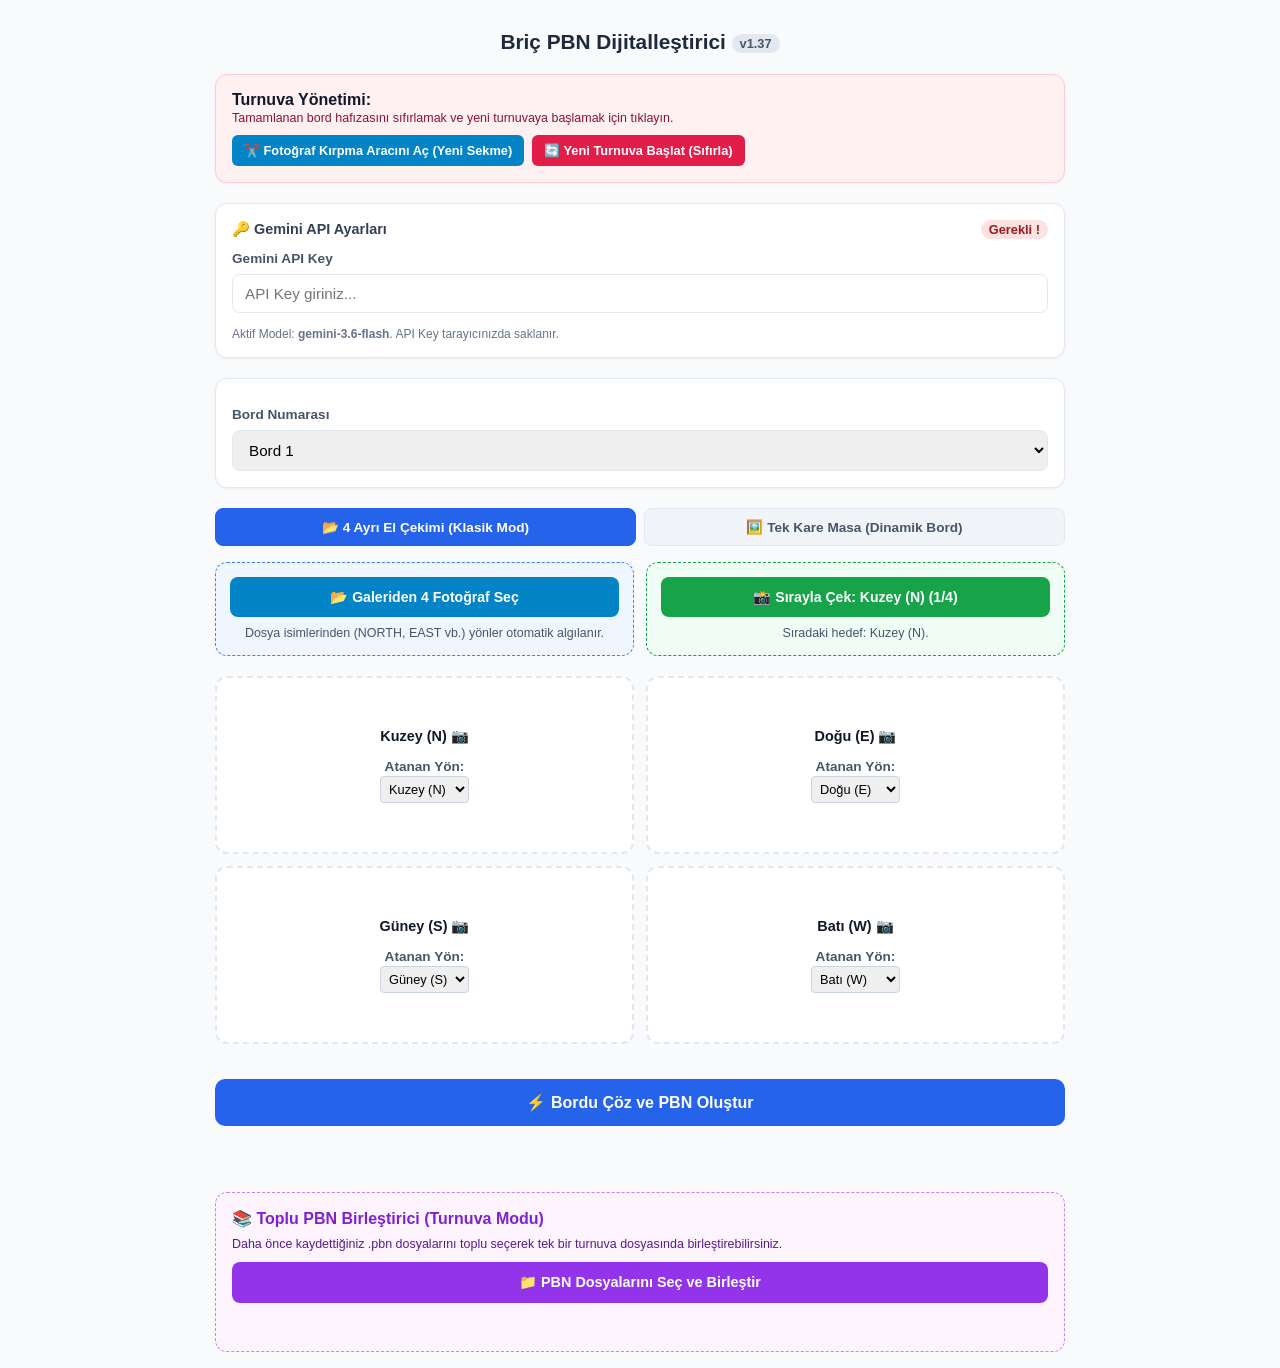
==== commit 26491ff3: "Update print statement from 'Hello' to 'Goodbye'" ====
--- a/index.html
+++ b/index.html
@@ -4,22 +4,25 @@
     <meta charset="UTF-8">
     <meta name="viewport" content="width=device-width, initial-scale=1.0">
     <link rel="icon" href="data:,">
-    <title>Briç PBN Dijitalleştirici v1.36</title>
+    <title>Briç PBN Dijitalleştirici v1.37</title>
     <link rel="stylesheet" href="style.css">
     <script src="prompts.js"></script>
 </head>
 <body>
 
-    <h1>Briç PBN Dijitalleştirici <span class="version-tag">v1.36</span></h1>
-
-    <!-- TURNUVA YÖNETİMİ / SIFIRLAMA PANELİ -->
+    <h1>Briç PBN Dijitalleştirici <span class="version-tag">v1.37</span></h1>
+
+    <!-- TURNUVA YÖNETİMİ / SIFIRLAMA PANELİ VE KIRPMA ARACI BUTONU -->
     <div class="panel" style="background: #fff1f2; border-color: #fecdd3;">
         <div style="display: flex; justify-content: space-between; align-items: center; flex-wrap: wrap; gap: 10px;">
             <div>
                 <strong>Turnuva Yönetimi:</strong>
                 <div style="font-size: 0.78rem; color: #881337; margin-top: 2px;">Tamamlanan bord hafızasını sıfırlamak ve yeni turnuvaya başlamak için tıklayın.</div>
             </div>
-            <button onclick="resetTournamentHistory()" style="background: #e11d48; color: white; border: none; padding: 8px 12px; border-radius: 6px; font-weight: 700; font-size: 0.8rem; cursor: pointer;">🔄 Yeni Turnuva Başlat (Sıfırla)</button>
+            <div style="display: flex; gap: 8px; flex-wrap: wrap;">
+                <a href="crop.html" target="_blank" style="background: #0284c7; color: white; border: none; padding: 8px 12px; border-radius: 6px; font-weight: 700; font-size: 0.8rem; text-decoration: none; display: inline-flex; align-items: center; gap: 4px;">✂️ Fotoğraf Kırpma Aracını Aç (Yeni Sekme)</a>
+                <button onclick="resetTournamentHistory()" style="background: #e11d48; color: white; border: none; padding: 8px 12px; border-radius: 6px; font-weight: 700; font-size: 0.8rem; cursor: pointer;">🔄 Yeni Turnuva Başlat (Sıfırla)</button>
+            </div>
         </div>
     </div>
 
@@ -63,7 +66,7 @@
                     📂 Galeriden 4 Fotoğraf Seç
                 </label>
                 <input type="file" id="file-batch" accept="image/*" multiple style="display:none;" onchange="handleBatchFileSelect(event)">
-                <div class="upload-desc">N, E, S, W sırasıyla hafızadan 4 fotoğraf seçin.</div>
+                <div class="upload-desc">Dosya isimlerinden (NORTH, EAST vb.) yönler otomatik algılanır.</div>
             </div>
 
             <div class="upload-box sequential">
@@ -78,23 +81,62 @@
 
         <input type="file" id="singleFileInput" accept="image/*" style="display:none;" onchange="handleSingleFileSelect(event)">
 
-        <!-- 4 El Önizleme Paneli -->
+        <!-- 4 El Önizleme VE Yön Atama Paneli -->
         <div class="hands-grid">
-            <div class="hand-card" id="card-N" onclick="triggerSingleUpload('N')">
-                <div class="hand-label">Kuzey (N)</div>
-                <img id="preview-N" class="preview-img" alt="Kuzey">
-            </div>
-            <div class="hand-card" id="card-E" onclick="triggerSingleUpload('E')">
-                <div class="hand-label">Doğu (E)</div>
-                <img id="preview-E" class="preview-img" alt="Doğu">
-            </div>
-            <div class="hand-card" id="card-S" onclick="triggerSingleUpload('S')">
-                <div class="hand-label">Güney (S)</div>
-                <img id="preview-S" class="preview-img" alt="Güney">
-            </div>
-            <div class="hand-card" id="card-W" onclick="triggerSingleUpload('W')">
-                <div class="hand-label">Batı (W)</div>
-                <img id="preview-W" class="preview-img" alt="Batı">
+            <div class="hand-card" id="card-N">
+                <div class="hand-label" onclick="triggerSingleUpload('N')" style="cursor:pointer;">Kuzey (N) 📷</div>
+                <img id="preview-N" class="preview-img" alt="Kuzey" onclick="triggerSingleUpload('N')">
+                <div style="margin-top: 8px; font-size: 0.78rem;">
+                    <label style="display:block; margin-bottom: 2px; color: #475569;">Atanan Yön:</label>
+                    <select id="select-dir-N" class="dir-select" onchange="handleDirSelectChange('N', this.value)" style="width: 100%; padding: 4px; font-size: 0.8rem; border-radius: 4px; border: 1px solid #cbd5e1;">
+                        <option value="N" selected>Kuzey (N)</option>
+                        <option value="E">Doğu (E)</option>
+                        <option value="S">Güney (S)</option>
+                        <option value="W">Batı (W)</option>
+                    </select>
+                </div>
+            </div>
+            
+            <div class="hand-card" id="card-E">
+                <div class="hand-label" onclick="triggerSingleUpload('E')" style="cursor:pointer;">Doğu (E) 📷</div>
+                <img id="preview-E" class="preview-img" alt="Doğu" onclick="triggerSingleUpload('E')">
+                <div style="margin-top: 8px; font-size: 0.78rem;">
+                    <label style="display:block; margin-bottom: 2px; color: #475569;">Atanan Yön:</label>
+                    <select id="select-dir-E" class="dir-select" onchange="handleDirSelectChange('E', this.value)" style="width: 100%; padding: 4px; font-size: 0.8rem; border-radius: 4px; border: 1px solid #cbd5e1;">
+                        <option value="N">Kuzey (N)</option>
+                        <option value="E" selected>Doğu (E)</option>
+                        <option value="S">Güney (S)</option>
+                        <option value="W">Batı (W)</option>
+                    </select>
+                </div>
+            </div>
+
+            <div class="hand-card" id="card-S">
+                <div class="hand-label" onclick="triggerSingleUpload('S')" style="cursor:pointer;">Güney (S) 📷</div>
+                <img id="preview-S" class="preview-img" alt="Güney" onclick="triggerSingleUpload('S')">
+                <div style="margin-top: 8px; font-size: 0.78rem;">
+                    <label style="display:block; margin-bottom: 2px; color: #475569;">Atanan Yön:</label>
+                    <select id="select-dir-S" class="dir-select" onchange="handleDirSelectChange('S', this.value)" style="width: 100%; padding: 4px; font-size: 0.8rem; border-radius: 4px; border: 1px solid #cbd5e1;">
+                        <option value="N">Kuzey (N)</option>
+                        <option value="E">Doğu (E)</option>
+                        <option value="S" selected>Güney (S)</option>
+                        <option value="W">Batı (W)</option>
+                    </select>
+                </div>
+            </div>
+
+            <div class="hand-card" id="card-W">
+                <div class="hand-label" onclick="triggerSingleUpload('W')" style="cursor:pointer;">Batı (W) 📷</div>
+                <img id="preview-W" class="preview-img" alt="Batı" onclick="triggerSingleUpload('W')">
+                <div style="margin-top: 8px; font-size: 0.78rem;">
+                    <label style="display:block; margin-bottom: 2px; color: #475569;">Atanan Yön:</label>
+                    <select id="select-dir-W" class="dir-select" onchange="handleDirSelectChange('W', this.value)" style="width: 100%; padding: 4px; font-size: 0.8rem; border-radius: 4px; border: 1px solid #cbd5e1;">
+                        <option value="N">Kuzey (N)</option>
+                        <option value="E">Doğu (E)</option>
+                        <option value="S">Güney (S)</option>
+                        <option value="W" selected>Batı (W)</option>
+                    </select>
+                </div>
             </div>
         </div>
     </div>
@@ -255,15 +297,117 @@
             }
         }
 
+        function setHandImage(dir, file) {
+            if (!file) return;
+            handFiles[dir] = file;
+            const img = document.getElementById(`preview-${dir}`);
+            if (img) {
+                img.src = URL.createObjectURL(file);
+                img.style.display = 'block';
+            }
+            const card = document.getElementById(`card-${dir}`);
+            if (card) {
+                card.classList.add('has-image');
+            }
+        }
+
+        // Dosya isminden yön tespit etme
+        function detectDirectionFromFileName(fileName) {
+            const name = fileName.toUpperCase();
+            if (name.includes('NORTH') || name.includes('KUZEY') || name.includes('_N.')) return 'N';
+            if (name.includes('EAST') || name.includes('DOGU') || name.includes('DOĞU') || name.includes('_E.')) return 'E';
+            if (name.includes('SOUTH') || name.includes('GUNEY') || name.includes('GÜNEY') || name.includes('_S.')) return 'S';
+            if (name.includes('WEST') || name.includes('BATI') || name.includes('_W.')) return 'W';
+            return null;
+        }
+
         function handleBatchFileSelect(event) {
             const files = Array.from(event.target.files);
             if (files.length !== 4) {
                 alert(`Lütfen tam olarak 4 adet fotoğraf seçiniz! (Seçilen: ${files.length})`);
                 return;
             }
-            seqDirections.forEach((dir, index) => setHandImage(dir, files[index]));
+
+            const tempSlots = { N: null, E: null, S: null, W: null };
+            const unassignedFiles = [];
+
+            files.forEach(file => {
+                const detectedDir = detectDirectionFromFileName(file.name);
+                if (detectedDir && !tempSlots[detectedDir]) {
+                    tempSlots[detectedDir] = file;
+                } else {
+                    unassignedFiles.push(file);
+                }
+            });
+
+            seqDirections.forEach(dir => {
+                if (!tempSlots[dir] && unassignedFiles.length > 0) {
+                    tempSlots[dir] = unassignedFiles.shift();
+                }
+            });
+
+            seqDirections.forEach(dir => setHandImage(dir, tempSlots[dir]));
+            resetDropdownSelectors();
             currentSeqIndex = 4;
             updateSeqButtonState();
+        }
+
+        function resetDropdownSelectors() {
+            seqDirections.forEach(dir => {
+                const select = document.getElementById(`select-dir-${dir}`);
+                if (select) select.value = dir;
+            });
+        }
+
+        // Metin tabanlı yön takas (Swap) mantığı
+        function handleDirSelectChange(targetSlot, selectedDir) {
+            if (targetSlot === selectedDir) return;
+
+            // Seçilen yönün şu an bulunduğu diğer kutuyu bul
+            let otherSlot = null;
+            seqDirections.forEach(dir => {
+                if (dir !== targetSlot) {
+                    const sel = document.getElementById(`select-dir-${dir}`);
+                    if (sel && sel.value === selectedDir) {
+                        otherSlot = dir;
+                    }
+                }
+            });
+
+            // Dosya nesnelerini takas et
+            const tempFile = handFiles[targetSlot];
+            handFiles[targetSlot] = handFiles[otherSlot];
+            handFiles[otherSlot] = tempFile;
+
+            // Önizleme görsellerini güncelle
+            const imgTarget = document.getElementById(`preview-${targetSlot}`);
+            const imgOther = document.getElementById(`preview-${otherSlot}`);
+
+            if (handFiles[targetSlot]) {
+                imgTarget.src = URL.createObjectURL(handFiles[targetSlot]);
+                imgTarget.style.display = 'block';
+                document.getElementById(`card-${targetSlot}`).classList.add('has-image');
+            } else {
+                imgTarget.src = '';
+                imgTarget.style.display = 'none';
+                document.getElementById(`card-${targetSlot}`).classList.remove('has-image');
+            }
+
+            if (handFiles[otherSlot]) {
+                imgOther.src = URL.createObjectURL(handFiles[otherSlot]);
+                imgOther.style.display = 'block';
+                document.getElementById(`card-${otherSlot}`).classList.add('has-image');
+            } else {
+                imgOther.src = '';
+                imgOther.style.display = 'none';
+                document.getElementById(`card-${otherSlot}`).classList.remove('has-image');
+            }
+
+            // Diğer kutunun seçim değerini eski slotun değeri yap
+            if (otherSlot) {
+                const otherSelect = document.getElementById(`select-dir-${otherSlot}`);
+                if (otherSelect) otherSelect.value = targetSlot;
+            }
         }
 
         function triggerSeqCamera() {
@@ -309,6 +453,7 @@
                 img.style.display = 'none';
                 document.getElementById(`card-${dir}`).classList.remove('has-image');
             });
+            resetDropdownSelectors();
             updateSeqButtonState();
         }
 
@@ -397,68 +542,6 @@
                     const base64S = await fileToBase64(handFiles.S);
                     const base64W = await fileToBase64(handFiles.W);
 
-                    const promptText = `
-
-Sen uzman bir Briç kartı analiz asistanısın.
-Görseldeki kartları eksiksiz ve doğru şekilde okumak için
-aşağıdaki kuralları sırasıyla uygula:
-
-1. DERİNLEMESİNE VE YAVAŞ ANALİZ:
-ACELE ETME. Görseli acele etmeden,
-her kartı tek tek piksel düzeyinde inceleyerek oku.
-
-2. KARIŞIK VE SIRASIZ KART DÜZENİ:
-Kartlar düzensiz, üst üste veya açılı duruyor olabilir.
-Her kartı bağımsız olarak tespit et.
-İNDEKS İZOLASYONU (ÇAPRAZ EŞLEŞTİRME YASAĞI):
-Kartlar dikey veya yatay üst üste bindiğinde, bir kartın
-sembolünü sakın altındaki veya üstündeki farklı kartın rakamı
-ile eşleştirme! Rakam ve sembol KESİNLİKLE aynı kartın kendi
-köşe alanı içinden birlikte okunmalıdır.
-
-3. RENK VE GEOMETRİK SEMBOL AYRIMI (KESİN KURAL):
-Kartın rengini (Siyah/Kırmızı) doğrulamadan suit kararı verme!
-- SIYAH KARTLAR: Mürekkebi/indeksi siyah olan kartlar
-  KESİNLİKLE sadece Maça (♠) veya Sinek (♣) olabilir.
-  Kupa veya Karo yazamazsın.
-  * Maça (♠): Tek sivri uçlu gövdeli siyah sembol.
-  * Sinek (♣): 3 yapraklı gövdeli siyah sembol.
-- KIRMIZI KARTLAR: Mürekkebi/indeksi kırmızı olan kartlar
-  KESİNLİKLE sadece Karo (♦) veya Kupa (♥) olabilir.
-  Maça veya Sinek yazamazsın.
-  * Karo (♦): 4 sivri köşeli baklava / eşkenar dörtgen.
-  * Kupa (♥): Üstü çift oval yuvarlak, altı sivri kalp.
-
-4. TERS KART VE 6 / 9 OKUMA KONTROLÜ:
-6 ve 9 rakamlarını asla karıştırma!
-Kartın duruş yönünü, sol üst ve sağ alt
-köşe indekslerini birlikte kontrol ederek 6 mı
-yoksa 9 mu olduğunu doğrula.
-
-5. 'Q' VE '9' KARAKTER AYRIMI:
-Q harfinin alt kuyruğunu, 9 rakamının oval
-kıvrımı ile karıştırma. Köşe karakterini dikkatle oku.
-
-6. '10' KARTI YERİNE 'T' KURALI:
-10 (On) kartları için çıktı içerisinde '10' yerine
-mutlaka 'T' harfini kullan (Örn: T982).
-
-7. ŞİKAN (VOID) KURALI:
-Bir renkten kart yoksa o rengin karşısını boş bırak.
-
-8. MÜKERRER VE TOPLAM 52 KART KONTROLÜ:
-Aynı kartı birden fazla yazmadığından emin ol.
-Tüm destedeki kartların benzersizliğini kontrol et.
-
-Sadece ve sadece aşağıdaki JSON formatında yanıt ver:
-{
-  "N": { "S": "AKT9", "H": "QJ8", "D": "765", "C": "432" },
-  "E": { "S": "...", "H": "...", "D": "...", "C": "..." },
-  "S": { "S": "...", "H": "...", "D": "...", "C": "..." },
-  "W": { "S": "...", "H": "...", "D": "...", "C": "..." }
-}
-                    `;
-
                     partsPayload = [
                         { text: promptText },
                         { text: "Kuzey Eli Fotoğrafı:" },
@@ -473,80 +556,6 @@
                 } else {
                     status.innerText = "1/2 🖼️ Masa Fotoğrafı Hazırlanıyor...";
                     const base64Table = await fileToBase64(singleTableFile);
-
-                    const singlePromptText = `
-
-Sen uzman bir Briç kartı analiz asistanısın.
-Görseldeki tüm masayı eksiksiz ve doğru şekilde okumak için
-aşağıdaki kuralları sırasıyla uygula:
-
-1. DERİNLEMESİNE VE YAVAŞ ANALİZ:
-ACELE ETME. Görseli acele etmeden,
-her kartı tek tek piksel düzeyinde inceleyerek oku.
-
-2. KARIŞIK VE SIRASIZ KART DÜZENİ:
-Kartlar düzensiz, üst üste veya açılı duruyor olabilir.
-Her kartı bağımsız olarak tespit et.
-İNDEKS İZOLASYONU (ÇAPRAZ EŞLEŞTİRME YASAĞI):
-Kartlar dikey veya yatay üst üste bindiğinde, bir kartın
-sembolünü sakın altındaki veya üstündeki farklı kartın rakamı
-ile eşleştirme! Rakam ve sembol KESİNLİKLE aynı kartın kendi
-köşe alanı içinden birlikte okunmalıdır.
-
-3. RENK VE GEOMETRİK SEMBOL AYRIMI (KESİN KURAL):
-Kartın rengini (Siyah/Kırmızı) doğrulamadan suit kararı verme!
-- SIYAH KARTLAR: Mürekkebi/indeksi siyah olan kartlar
-  KESİNLİKLE sadece Maça (♠) veya Sinek (♣) olabilir.
-  Kupa veya Karo yazamazsın.
-  * Maça (♠): Tek sivri uçlu gövdeli siyah sembol.
-  * Sinek (♣): 3 yapraklı gövdeli siyah sembol.
-- KIRMIZI KARTLAR: Mürekkebi/indeksi kırmızı olan kartlar
-  KESİNLİKLE sadece Karo (♦) veya Kupa (♥) olabilir.
-  Maça veya Sinek yazamazsın.
-  * Karo (♦): 4 sivri köşeli baklava / eşkenar dörtgen.
-  * Kupa (♥): Üstü çift oval yuvarlak, altı sivri kalp.
-
-4. TERS KART VE 6 / 9 OKUMA KONTROLÜ:
-6 ve 9 rakamlarını asla karıştırma!
-Kartın duruş yönünü, sol üst ve sağ alt
-köşe indekslerini birlikte kontrol ederek 6 mı
-yoksa 9 mu olduğunu doğrula.
-
-5. 'Q' VE '9' KARAKTER AYRIMI:
-Q harfinin alt kuyruğunu, 9 rakamının oval
-kıvrımı ile karıştırma. Köşe karakterini dikkatle oku.
-
-6. '10' KARTI YERİNE 'T' KURALI:
-10 (On) kartları için çıktı içerisinde '10' yerine
-mutlaka 'T' harfini kullan (Örn: T982).
-
-7. ŞİKAN (VOID) KURALI:
-Bir renkten kart yoksa o rengin karşısını boş bırak.
-
-8. MÜKERRER VE TOPLAM 52 KART KONTROLÜ:
-Aynı kartı birden fazla yazmadığından emin ol.
-Tüm destedeki kartların benzersizliğini kontrol et.
-
-9. ETİKET VE YÖN TESPİTİ:
-Plastik board üzerindeki varsayılan kabartmaları yok say.
-Doğrudan etiket üzerindeki NORTH, SOUTH, WEST, EAST
-yazılarını esas al.
-Karşılıklı aks mantığına göre
-yönleri kesinleştir.
-
-10. SIKILAŞTIRILMIŞ BÖLGESEL İZOLASYON (QUADRANT):
-Masayı zihinsel olarak 4 bağımsız çeyrek bölgeye ayır.
-Her oyuncunun elini yalnızca kendi bölgesindeki kart kümesinden oku.
-Bölgeler arası kart kaydırması yapma.
-
-Sadece ve sadece aşağıdaki JSON formatında yanıt ver:
-{
-  "N": { "S": "AKT9", "H": "QJ8", "D": "765", "C": "432" },
-  "E": { "S": "...", "H": "...", "D": "...", "C": "..." },
-  "S": { "S": "...", "H": "...", "D": "...", "C": "..." },
-  "W": { "S": "...", "H": "...", "D": "...", "C": "..." }
-}
-                    `;
 
                     partsPayload = [
                         { text: singlePromptText },
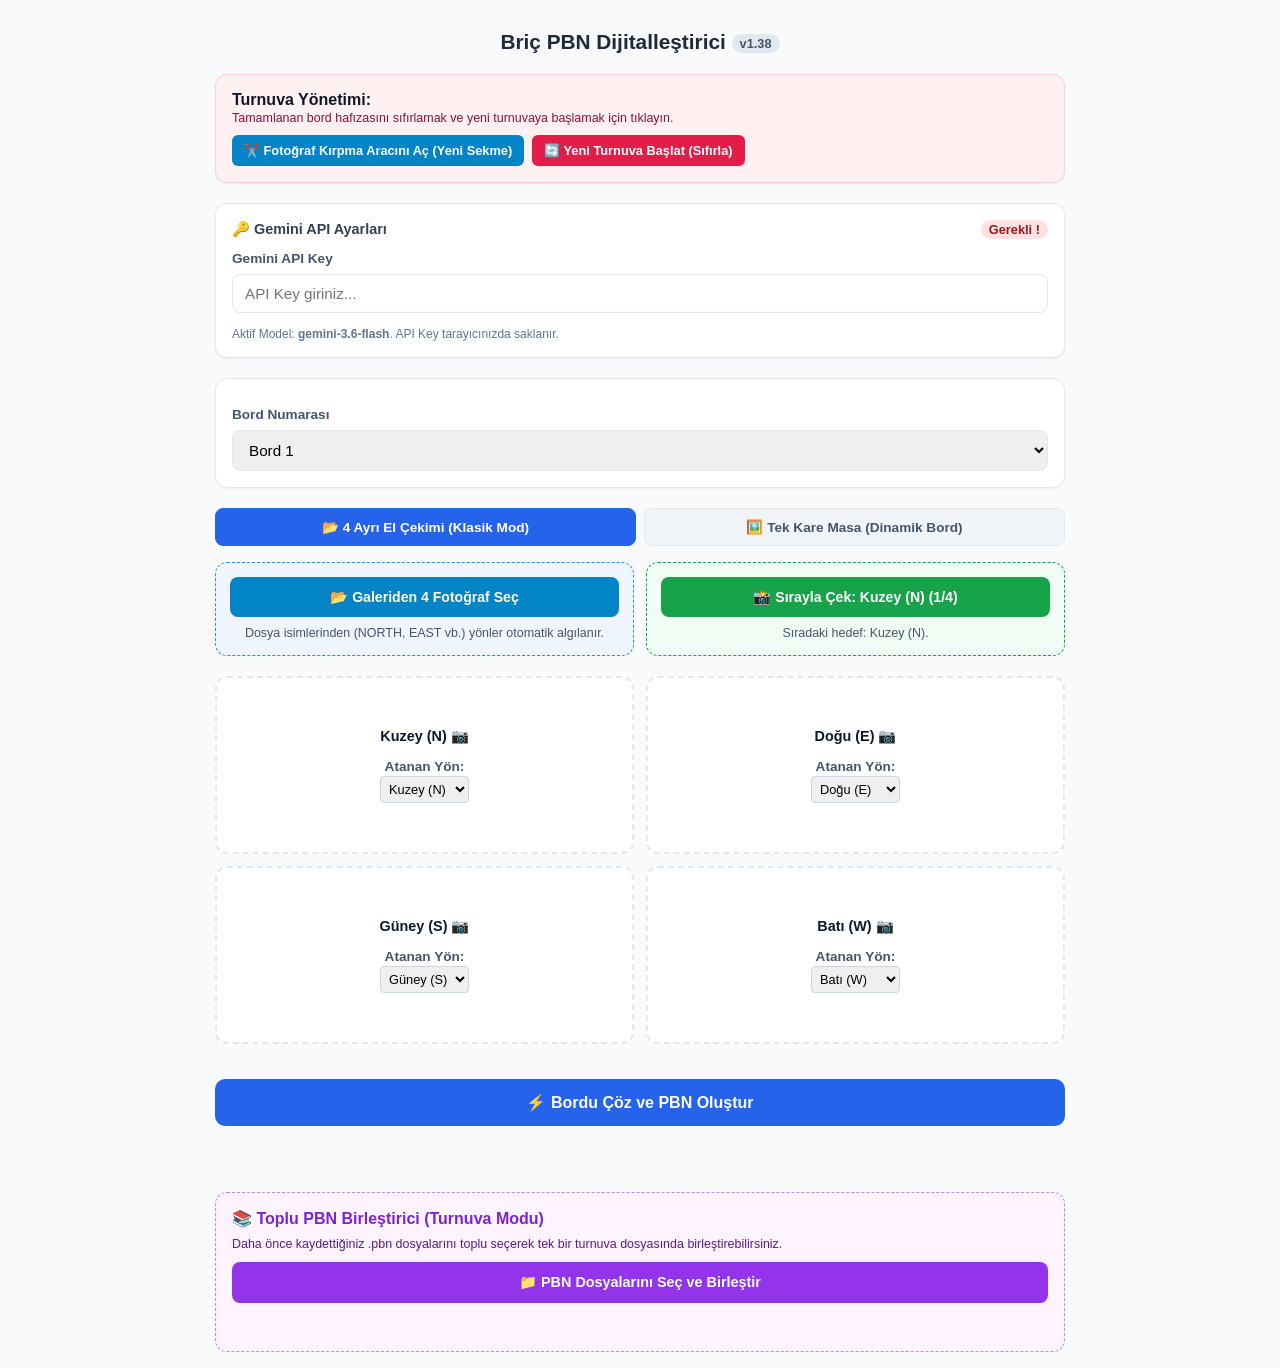
==== commit f853698c: "Update version from 1.37 to 1.38 in index.html" ====
--- a/index.html
+++ b/index.html
@@ -4,13 +4,14 @@
     <meta charset="UTF-8">
     <meta name="viewport" content="width=device-width, initial-scale=1.0">
     <link rel="icon" href="data:,">
-    <title>Briç PBN Dijitalleştirici v1.37</title>
+    <title>Briç PBN Dijitalleştirici v1.38</title>
     <link rel="stylesheet" href="style.css">
+    <script src="script.js"></script>
     <script src="prompts.js"></script>
 </head>
 <body>
 
-    <h1>Briç PBN Dijitalleştirici <span class="version-tag">v1.37</span></h1>
+    <h1>Briç PBN Dijitalleştirici <span class="version-tag">v1.38</span></h1>
 
     <!-- TURNUVA YÖNETİMİ / SIFIRLAMA PANELİ VE KIRPMA ARACI BUTONU -->
     <div class="panel" style="background: #fff1f2; border-color: #fecdd3;">
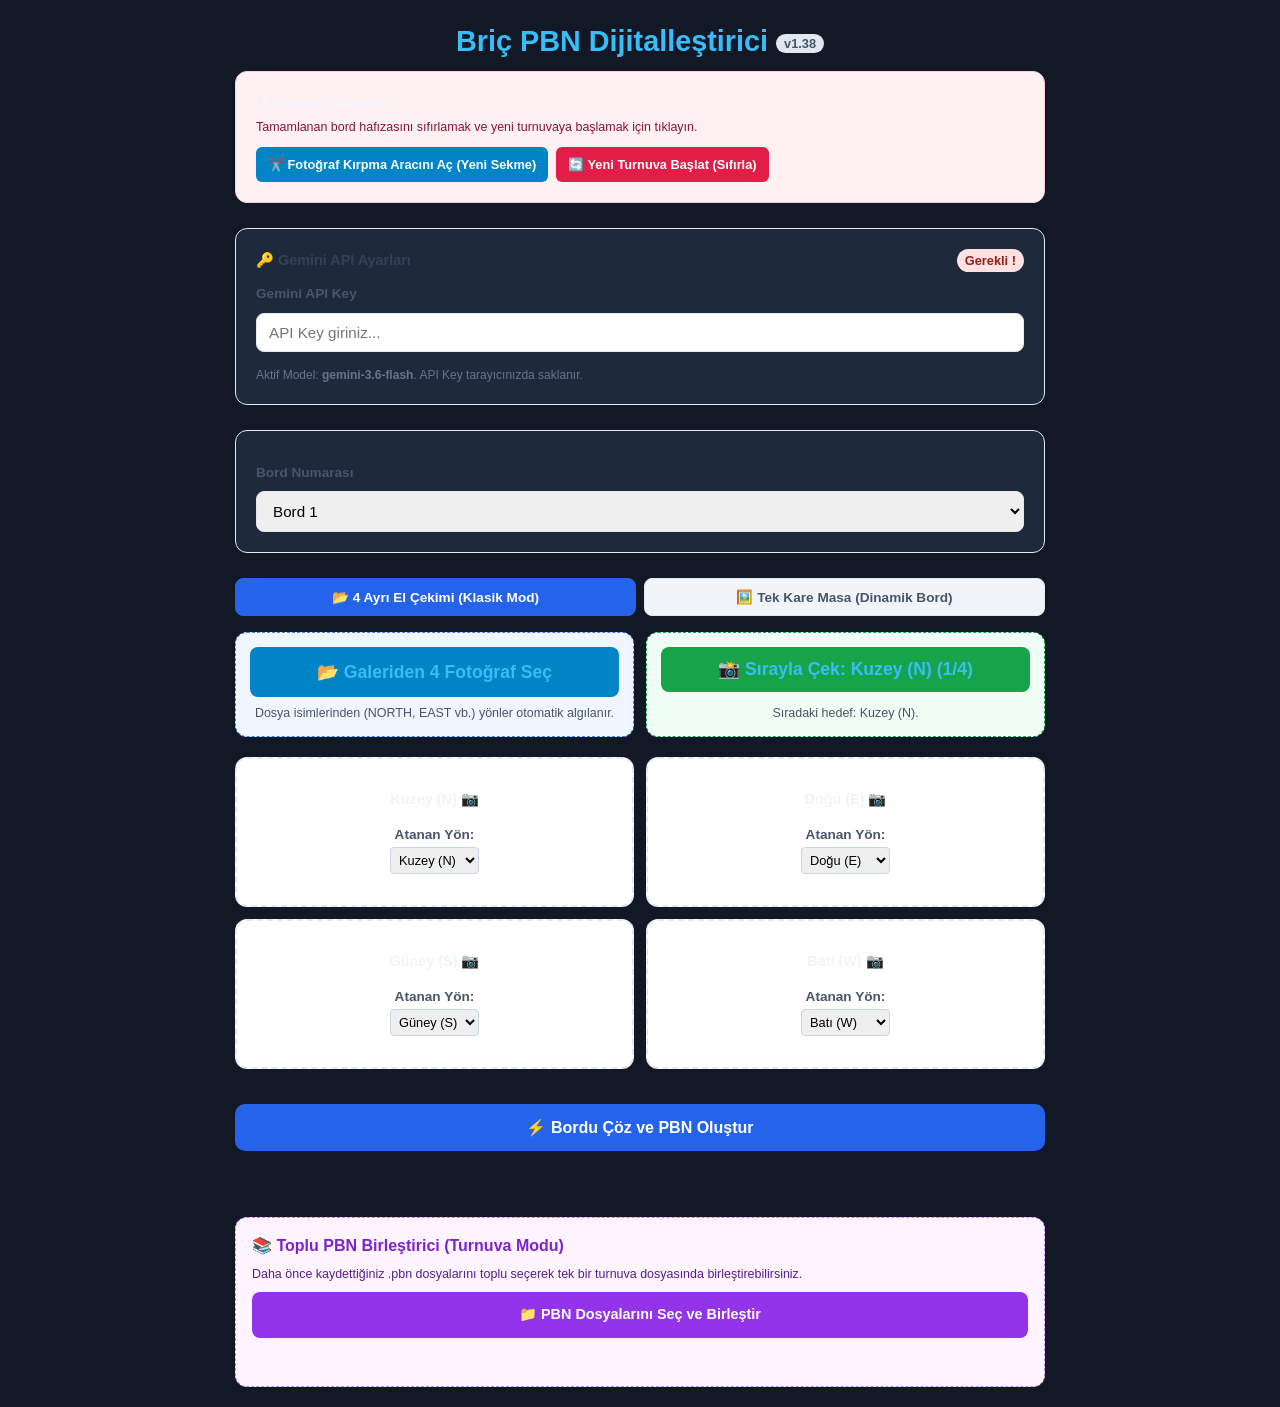
==== commit 667b2d85: "Add additional stylesheets and scripts to index.html" ====
--- a/index.html
+++ b/index.html
@@ -6,7 +6,9 @@
     <link rel="icon" href="data:,">
     <title>Briç PBN Dijitalleştirici v1.38</title>
     <link rel="stylesheet" href="style.css">
+    <link rel="stylesheet" href="cropstyle.css">
     <script src="script.js"></script>
+    <script src="cropscript.js"></script>
     <script src="prompts.js"></script>
 </head>
 <body>
@@ -197,743 +199,5 @@
         <div id="mergeStatus" class="status-box" style="margin-top: 8px; color: #7e22ce;"></div>
     </div>
 
-    <script>
-        const COMPLETED_BOARDS_KEY = "bridge_completed_boards_v1";
-        const API_MODEL = "gemini-3.6-flash";
-
-        const handFiles = { N: null, E: null, S: null, W: null };
-        let singleTableFile = null;
-        let activeMode = '4photos';
-
-        const seqDirections = ['N', 'E', 'S', 'W'];
-        const seqLabels = { N: 'Kuzey (N)', E: 'Doğu (E)', S: 'Güney (S)', W: 'Batı (W)' };
-        let currentSeqIndex = 0;
-        let activeSingleDir = null;
-
-        document.addEventListener('DOMContentLoaded', () => {
-            const savedKey = localStorage.getItem('gemini_api_key');
-            const apiKeyContent = document.getElementById('apiKeyContent');
-            const badge = document.getElementById('apiKeyStatusBadge');
-
-            if (savedKey) {
-                document.getElementById('apiKey').value = savedKey;
-                apiKeyContent.style.display = 'none';
-                badge.innerText = "Kayıtlı ✓";
-                badge.style.background = "#dcfce7";
-                badge.style.color = "#166534";
-            } else {
-                apiKeyContent.style.display = 'flex';
-                badge.innerText = "Gerekli !";
-                badge.style.background = "#fee2e2";
-                badge.style.color = "#991b1b";
-            }
-
-            populateBoardDropdown();
-            updateSeqButtonState();
-        });
-
-        function switchMode(mode) {
-            activeMode = mode;
-            document.getElementById('tab4Photos').classList.toggle('active', mode === '4photos');
-            document.getElementById('tabSingleTable').classList.toggle('active', mode === 'singleTable');
-
-            document.getElementById('mode4PhotosArea').style.display = mode === '4photos' ? 'block' : 'none';
-            document.getElementById('modeSingleTableArea').style.display = mode === 'singleTable' ? 'block' : 'none';
-        }
-
-        function toggleApiKeyPanel() {
-            const content = document.getElementById('apiKeyContent');
-            content.style.display = content.style.display === 'none' ? 'flex' : 'none';
-        }
-
-        function saveApiKey() {
-            const key = document.getElementById('apiKey').value.trim();
-            localStorage.setItem('gemini_api_key', key);
-            const badge = document.getElementById('apiKeyStatusBadge');
-            if (key) {
-                badge.innerText = "Kayıtlı ✓";
-                badge.style.background = "#dcfce7";
-                badge.style.color = "#166534";
-            }
-        }
-
-        function getCompletedBoards() {
-            const stored = localStorage.getItem(COMPLETED_BOARDS_KEY);
-            return stored ? JSON.parse(stored) : [];
-        }
-
-        function populateBoardDropdown() {
-            const select = document.getElementById('boardNo');
-            const completed = getCompletedBoards();
-            let html = '';
-            
-            for (let i = 1; i <= 32; i++) {
-                const isDone = completed.includes(i);
-                const label = isDone ? `Bord ${i} (Tamamlandı ✓)` : `Bord ${i}`;
-                html += `<option value="${i}">${label}</option>`;
-            }
-            select.innerHTML = html;
-            checkSelectedBoardStatus();
-        }
-
-        function checkSelectedBoardStatus() {
-            const select = document.getElementById('boardNo');
-            const warningDiv = document.getElementById('boardWarning');
-            const completed = getCompletedBoards();
-            const selectedVal = parseInt(select.value, 10);
-
-            if (completed.includes(selectedVal)) {
-                warningDiv.style.display = 'block';
-                warningDiv.innerText = `⚠️ Uyarı: Bord ${selectedVal} daha önce tamamlanmış görünüyor.`;
-            } else {
-                warningDiv.style.display = 'none';
-            }
-        }
-
-        function resetTournamentHistory() {
-            if (confirm("Yeni bir turnuvaya mı başlıyorsunuz? Tamamlanan tüm bord geçmişi sıfırlansın mı?")) {
-                localStorage.removeItem(COMPLETED_BOARDS_KEY);
-                populateBoardDropdown();
-                alert("Turnuva hafızası sıfırlandı!");
-            }
-        }
-
-        function setHandImage(dir, file) {
-            if (!file) return;
-            handFiles[dir] = file;
-            const img = document.getElementById(`preview-${dir}`);
-            if (img) {
-                img.src = URL.createObjectURL(file);
-                img.style.display = 'block';
-            }
-            const card = document.getElementById(`card-${dir}`);
-            if (card) {
-                card.classList.add('has-image');
-            }
-        }
-
-        // Dosya isminden yön tespit etme
-        function detectDirectionFromFileName(fileName) {
-            const name = fileName.toUpperCase();
-            if (name.includes('NORTH') || name.includes('KUZEY') || name.includes('_N.')) return 'N';
-            if (name.includes('EAST') || name.includes('DOGU') || name.includes('DOĞU') || name.includes('_E.')) return 'E';
-            if (name.includes('SOUTH') || name.includes('GUNEY') || name.includes('GÜNEY') || name.includes('_S.')) return 'S';
-            if (name.includes('WEST') || name.includes('BATI') || name.includes('_W.')) return 'W';
-            return null;
-        }
-
-        function handleBatchFileSelect(event) {
-            const files = Array.from(event.target.files);
-            if (files.length !== 4) {
-                alert(`Lütfen tam olarak 4 adet fotoğraf seçiniz! (Seçilen: ${files.length})`);
-                return;
-            }
-
-            const tempSlots = { N: null, E: null, S: null, W: null };
-            const unassignedFiles = [];
-
-            files.forEach(file => {
-                const detectedDir = detectDirectionFromFileName(file.name);
-                if (detectedDir && !tempSlots[detectedDir]) {
-                    tempSlots[detectedDir] = file;
-                } else {
-                    unassignedFiles.push(file);
-                }
-            });
-
-            seqDirections.forEach(dir => {
-                if (!tempSlots[dir] && unassignedFiles.length > 0) {
-                    tempSlots[dir] = unassignedFiles.shift();
-                }
-            });
-
-            seqDirections.forEach(dir => setHandImage(dir, tempSlots[dir]));
-            resetDropdownSelectors();
-            currentSeqIndex = 4;
-            updateSeqButtonState();
-        }
-
-        function resetDropdownSelectors() {
-            seqDirections.forEach(dir => {
-                const select = document.getElementById(`select-dir-${dir}`);
-                if (select) select.value = dir;
-            });
-        }
-
-        // Metin tabanlı yön takas (Swap) mantığı
-        function handleDirSelectChange(targetSlot, selectedDir) {
-            if (targetSlot === selectedDir) return;
-
-            // Seçilen yönün şu an bulunduğu diğer kutuyu bul
-            let otherSlot = null;
-            seqDirections.forEach(dir => {
-                if (dir !== targetSlot) {
-                    const sel = document.getElementById(`select-dir-${dir}`);
-                    if (sel && sel.value === selectedDir) {
-                        otherSlot = dir;
-                    }
-                }
-            });
-
-            // Dosya nesnelerini takas et
-            const tempFile = handFiles[targetSlot];
-            handFiles[targetSlot] = handFiles[otherSlot];
-            handFiles[otherSlot] = tempFile;
-
-            // Önizleme görsellerini güncelle
-            const imgTarget = document.getElementById(`preview-${targetSlot}`);
-            const imgOther = document.getElementById(`preview-${otherSlot}`);
-
-            if (handFiles[targetSlot]) {
-                imgTarget.src = URL.createObjectURL(handFiles[targetSlot]);
-                imgTarget.style.display = 'block';
-                document.getElementById(`card-${targetSlot}`).classList.add('has-image');
-            } else {
-                imgTarget.src = '';
-                imgTarget.style.display = 'none';
-                document.getElementById(`card-${targetSlot}`).classList.remove('has-image');
-            }
-
-            if (handFiles[otherSlot]) {
-                imgOther.src = URL.createObjectURL(handFiles[otherSlot]);
-                imgOther.style.display = 'block';
-                document.getElementById(`card-${otherSlot}`).classList.add('has-image');
-            } else {
-                imgOther.src = '';
-                imgOther.style.display = 'none';
-                document.getElementById(`card-${otherSlot}`).classList.remove('has-image');
-            }
-
-            // Diğer kutunun seçim değerini eski slotun değeri yap
-            if (otherSlot) {
-                const otherSelect = document.getElementById(`select-dir-${otherSlot}`);
-                if (otherSelect) otherSelect.value = targetSlot;
-            }
-        }
-
-        function triggerSeqCamera() {
-            if (currentSeqIndex >= 4) currentSeqIndex = 0;
-            document.getElementById('seqCameraInput').click();
-        }
-
-        function handleSeqCameraSelect(event) {
-            const file = event.target.files[0];
-            if (!file) return;
-
-            setHandImage(seqDirections[currentSeqIndex], file);
-            currentSeqIndex++;
-            updateSeqButtonState();
-            event.target.value = '';
-        }
-
-        function updateSeqButtonState() {
-            const btn = document.getElementById('btnSeqCamera');
-            const desc = document.getElementById('seqDesc');
-            const resetBtn = document.getElementById('resetSeqBtn');
-
-            if (currentSeqIndex < 4) {
-                const nextDir = seqDirections[currentSeqIndex];
-                btn.innerText = `📸 Sırayla Çek: ${seqLabels[nextDir]} (${currentSeqIndex + 1}/4)`;
-                btn.style.background = '#16a34a';
-                desc.innerText = `Sıradaki hedef: ${seqLabels[nextDir]}.`;
-                resetBtn.style.display = currentSeqIndex > 0 ? 'inline-block' : 'none';
-            } else {
-                btn.innerText = `✅ 4 El Çekildi (Yeniden Çek)`;
-                btn.style.background = '#0284c7';
-                desc.innerText = `4 el hazır! "Bordu Çöz" butonuna basabilirsiniz.`;
-                resetBtn.style.display = 'inline-block';
-            }
-        }
-
-        function resetSeqFlow() {
-            currentSeqIndex = 0;
-            seqDirections.forEach(dir => {
-                handFiles[dir] = null;
-                const img = document.getElementById(`preview-${dir}`);
-                img.src = '';
-                img.style.display = 'none';
-                document.getElementById(`card-${dir}`).classList.remove('has-image');
-            });
-            resetDropdownSelectors();
-            updateSeqButtonState();
-        }
-
-        function triggerSingleUpload(dir) {
-            activeSingleDir = dir;
-            document.getElementById('singleFileInput').click();
-        }
-
-        function handleSingleFileSelect(event) {
-            const file = event.target.files[0];
-            if (file && activeSingleDir) setHandImage(activeSingleDir, file);
-            event.target.value = '';
-        }
-
-        function handleSingleTableSelect(event) {
-            const file = event.target.files[0];
-            if (!file) return;
-            singleTableFile = file;
-            const img = document.getElementById('previewSingleTable');
-            img.src = URL.createObjectURL(file);
-            img.style.display = 'block';
-            event.target.value = '';
-        }
-
-        function fileToBase64(file) {
-            return new Promise((resolve, reject) => {
-                const reader = new FileReader();
-                reader.readAsDataURL(file);
-                reader.onload = () => resolve(reader.result.split(',')[1]);
-                reader.onerror = error => reject(error);
-            });
-        }
-
-        async function fetchWithRetry(url, options, maxRetries = 2, delayMs = 3000) {
-            const statusBox = document.getElementById('status');
-            for (let i = 0; i <= maxRetries; i++) {
-                try {
-                    const response = await fetch(url, options);
-                    if (response.status === 503 && i < maxRetries) {
-                        statusBox.innerText = `⚠️ Google sunucusu yoğun (503).\n${delayMs / 1000} saniye içinde tekrar deneniyor (${i + 1}/${maxRetries})...`;
-                        await new Promise(res => setTimeout(res, delayMs));
-                        continue;
-                    }
-                    return response;
-                } catch (err) {
-                    if (i === maxRetries) throw err;
-                    await new Promise(res => setTimeout(res, delayMs));
-                }
-            }
-        }
-
-        async function processBoard() {
-            const apiKey = document.getElementById('apiKey').value.trim();
-
-            if (!apiKey) {
-                alert("Lütfen Gemini API Key giriniz!");
-                toggleApiKeyPanel();
-                return;
-            }
-
-            if (activeMode === '4photos' && (!handFiles.N || !handFiles.E || !handFiles.S || !handFiles.W)) {
-                alert("Lütfen 4 el fotoğrafını da tamamlayın!");
-                return;
-            }
-
-            if (activeMode === 'singleTable' && !singleTableFile) {
-                alert("Lütfen masanın tek kare fotoğrafını seçin veya çekin!");
-                return;
-            }
-
-            const btn = document.getElementById('btnProcess');
-            const status = document.getElementById('status');
-            const resultPanel = document.getElementById('resultPanel');
-            const validationBox = document.getElementById('validationBox');
-
-            btn.disabled = true;
-            resultPanel.style.display = 'none';
-
-            try {
-                let partsPayload = [];
-
-                if (activeMode === '4photos') {
-                    status.innerText = "1/2 📷 Fotoğraflar Paketleniyor...";
-                    const base64N = await fileToBase64(handFiles.N);
-                    const base64E = await fileToBase64(handFiles.E);
-                    const base64S = await fileToBase64(handFiles.S);
-                    const base64W = await fileToBase64(handFiles.W);
-
-                    partsPayload = [
-                        { text: promptText },
-                        { text: "Kuzey Eli Fotoğrafı:" },
-                        { inline_data: { mime_type: "image/jpeg", data: base64N } },
-                        { text: "Doğu Eli Fotoğrafı:" },
-                        { inline_data: { mime_type: "image/jpeg", data: base64E } },
-                        { text: "Güney Eli Fotoğrafı:" },
-                        { inline_data: { mime_type: "image/jpeg", data: base64S } },
-                        { text: "Batı Eli Fotoğrafı:" },
-                        { inline_data: { mime_type: "image/jpeg", data: base64W } }
-                    ];
-                } else {
-                    status.innerText = "1/2 🖼️ Masa Fotoğrafı Hazırlanıyor...";
-                    const base64Table = await fileToBase64(singleTableFile);
-
-                    partsPayload = [
-                        { text: singlePromptText },
-                        { inline_data: { mime_type: "image/jpeg", data: base64Table } }
-                    ];
-                }
-
-                status.innerText = `2/2 🚀 ${API_MODEL} Modeline İstek Gönderiliyor...`;
-                const url = `https://generativelanguage.googleapis.com/v1beta/models/${API_MODEL}:generateContent?key=${apiKey}`;
-
-                const response = await fetchWithRetry(url, {
-                    method: 'POST',
-                    headers: { 'Content-Type': 'application/json' },
-                    body: JSON.stringify({
-                        contents: [{ parts: partsPayload }],
-                        generationConfig: {
-                            response_mime_type: "application/json",
-                            temperature: 0.0
-                        }
-                    })
-                });
-
-                if (!response.ok) {
-                    const errData = await response.json().catch(() => ({}));
-                    throw new Error(errData.error?.message || `HTTP ${response.status}`);
-                }
-
-                const data = await response.json();
-                const rawJsonText = data.candidates?.[0]?.content?.parts?.[0]?.text;
-
-                if (!rawJsonText) throw new Error("Yapay zekadan geçerli yanıt alınamadı.");
-
-                const parsedResults = JSON.parse(rawJsonText);
-
-                status.innerText = "52 Kart Doğrulaması Yapılıyor...";
-                const validation = validateDeck(parsedResults);
-                validationBox.innerHTML = validation.html;
-                validationBox.className = `validation-report ${validation.isPerfect ? 'success' : 'warning'}`;
-
-                const boardNo = document.getElementById('boardNo').value;
-                const formattedHands = {};
-                for (let dir of ['N', 'E', 'S', 'W']) {
-                    const h = parsedResults[dir] || {};
-                    formattedHands[dir] = `${formatSuitForPbn(h.S)}.${formatSuitForPbn(h.H)}.${formatSuitForPbn(h.D)}.${formatSuitForPbn(h.C)}`;
-                }
-
-                const pbnText = buildPbnString(boardNo, formattedHands.N, formattedHands.E, formattedHands.S, formattedHands.W);
-                document.getElementById('pbnOutput').value = pbnText;
-                
-                renderHumanReadableHands(parsedResults);
-
-                resultPanel.style.display = 'block';
-                status.innerText = "✅ İşlem Başarıyla Tamamlandı!";
-
-            } catch (err) {
-                console.error(err);
-                status.innerText = "❌ Hata Oluştu:\n" + (err.message || err.toString());
-            } finally {
-                btn.disabled = false;
-            }
-        }
-
-        function renderHumanReadableHands(parsedResults) {
-            const container = document.getElementById('handsInspector');
-            let html = '';
-
-            for (let dir of ['N', 'E', 'S', 'W']) {
-                const hand = parsedResults[dir] || {};
-                
-                const formatCards = (str) => {
-                    const cleaned = cleanSuit(str);
-                    if (!cleaned) return '<span style="color:#94a3b8; font-size: 0.95rem;">— (Şikan)</span>';
-                    return cleaned.split('').join(' ');
-                };
-
-                html += `
-                    <div class="inspector-hand">
-                        <div class="inspector-hand-title">${seqLabels[dir]}</div>
-                        <div class="suit-line">
-                            <span class="suit-sym suit-black">♠</span>
-                            <span class="suit-cards">${formatCards(hand.S)}</span>
-                        </div>
-                        <div class="suit-line">
-                            <span class="suit-sym suit-red">♥</span>
-                            <span class="suit-cards">${formatCards(hand.H)}</span>
-                        </div>
-                        <div class="suit-line">
-                            <span class="suit-sym suit-red">♦</span>
-                            <span class="suit-cards">${formatCards(hand.D)}</span>
-                        </div>
-                        <div class="suit-line">
-                            <span class="suit-sym suit-black">♣</span>
-                            <span class="suit-cards">${formatCards(hand.C)}</span>
-                        </div>
-                    </div>
-                `;
-            }
-            container.innerHTML = html;
-        }
-
-        function cleanSuit(val) {
-            if (!val || typeof val !== 'string') return "";
-            return val.toUpperCase().replace(/[^AKQJT98765432]/g, '');
-        }
-
-        function formatSuitForPbn(val) {
-            const cleaned = cleanSuit(val);
-            return cleaned.length > 0 ? cleaned : "-";
-        }
-
-        function validateDeck(rawResults) {
-            const suitNames = { S: 'Maça (♠)', H: 'Kupa (♥)', D: 'Karo (♦)', C: 'Sinek (♣)' };
-            const ranks = ['A', 'K', 'Q', 'J', 'T', '9', '8', '7', '6', '5', '4', '3', '2'];
-            const suits = ['S', 'H', 'D', 'C'];
-
-            const cardMap = {};
-            suits.forEach(s => {
-                ranks.forEach(r => { cardMap[`${s}_${r}`] = []; });
-            });
-
-            const handCounts = { N: 0, E: 0, S: 0, W: 0 };
-            let totalCardsFound = 0;
-
-            for (let dir of ['N', 'E', 'S', 'W']) {
-                const handObj = rawResults[dir] || {};
-                suits.forEach(s => {
-                    const suitCards = cleanSuit(handObj[s]);
-                    for (let char of suitCards) {
-                        handCounts[dir]++;
-                        totalCardsFound++;
-                        const key = `${s}_${char}`;
-                        if (cardMap[key]) cardMap[key].push(seqLabels[dir]);
-                    }
-                });
-            }
-
-            const duplicates = [];
-            const missing = [];
-
-            for (let key in cardMap) {
-                const [s, r] = key.split('_');
-                const rankName = r === 'T' ? 'T (10)' : r;
-                const cardLabel = `${suitNames[s]} ${rankName}`;
-
-                if (cardMap[key].length > 1) {
-                    duplicates.push(`${cardLabel} (${cardMap[key].join(', ')} ellerinde)`);
-                } else if (cardMap[key].length === 0) {
-                    missing.push(cardLabel);
-                }
-            }
-
-            let isPerfect = (totalCardsFound === 52) && (duplicates.length === 0) && (missing.length === 0);
-            let reportHtml = `<strong>Bord Doğrulama Analizi:</strong><br>`;
-
-            if (isPerfect) {
-                reportHtml += `✅ <strong>Mükemmel!</strong> 52 kartın tamamı hatasız ve eksiksiz tespit edildi.`;
-                return { isPerfect: true, html: reportHtml };
-            }
-
-            let issues = [];
-            let countIssues = [];
-            for (let dir of ['N', 'E', 'S', 'W']) {
-                if (handCounts[dir] !== 13) {
-                    countIssues.push(`${seqLabels[dir]}: ${handCounts[dir]} kart`);
-                }
-            }
-            if (countIssues.length > 0) {
-                issues.push(`⚠️ <strong>Kart Sayısı Uyuşmazlığı:</strong> ${countIssues.join(', ')} (Her el 13 olmalı).`);
-            }
-            if (duplicates.length > 0) {
-                issues.push(`❌ <strong>Çift Okunan Kartlar:</strong> ${duplicates.join('; ')}.`);
-            }
-            if (missing.length > 0 && missing.length <= 8) {
-                issues.push(`🔍 <strong>Eksik Kartlar:</strong> ${missing.join(', ')}.`);
-            } else if (missing.length > 8) {
-                issues.push(`🔍 <strong>Eksik Kart Sayısı:</strong> ${missing.length} kart bulunamadı.`);
-            }
-
-            reportHtml += issues.join('<br>');
-            return { isPerfect: false, html: reportHtml };
-        }
-
-        function buildPbnString(boardNo, n, e, s, w) {
-            const dealers = ['N', 'E', 'S', 'W'];
-            const dealer = dealers[(parseInt(boardNo) - 1) % 4];
-            const vulPattern = ['None', 'NS', 'EW', 'All', 'NS', 'EW', 'All', 'None', 'EW', 'All', 'None', 'NS', 'All', 'None', 'NS', 'EW'];
-            const vul = vulPattern[(parseInt(boardNo) - 1) % 16];
-            const today = new Date().toISOString().split('T')[0].replace(/-/g, '.');
-
-            return `[Event "Bridge Hand Digitizer"]
-[Site "Mobile Web App"]
-[Date "${today}"]
-[Board "${boardNo}"]
-[West "-"]
-[North "-"]
-[East "-"]
-[South "-"]
-[Dealer "${dealer}"]
-[Vulnerable "${vul}"]
-[Deal "N:${n} ${e} ${s} ${w}"]`;
-        }
-
-        function copyPbn() {
-            const textarea = document.getElementById('pbnOutput');
-            textarea.select();
-            document.execCommand('copy');
-            alert("PBN metni kopyalandı!");
-        }
-
-        async function generateAndDownloadArchiveImage(boardNo) {
-            if (activeMode === 'singleTable' && singleTableFile) {
-                const a = document.createElement('a');
-                a.href = URL.createObjectURL(singleTableFile);
-                a.download = `Bord_${boardNo}_Arsiv.jpg`;
-                document.body.appendChild(a);
-                a.click();
-                document.body.removeChild(a);
-                return;
-            }
-
-            const directions = ['N', 'E', 'S', 'W'];
-            const labels = ['KUZEY (N)', 'DOĞU (E)', 'GÜNEY (S)', 'BATI (W)'];
-            const targetWidth = 1200;
-            const labelHeight = 60;
-            const boardBannerHeight = 80;
-
-            let processedPanels = [];
-            let totalHeight = boardBannerHeight;
-
-            for (let i = 0; i < 4; i++) {
-                const dir = directions[i];
-                if (!handFiles[dir]) return;
-
-                const img = await new Promise((resolve) => {
-                    const url = URL.createObjectURL(handFiles[dir]);
-                    const im = new Image();
-                    im.onload = () => { URL.revokeObjectURL(url); resolve(im); };
-                    im.onerror = () => resolve(null);
-                    im.src = url;
-                });
-
-                if (!img) return;
-
-                const w = img.naturalWidth;
-                const h = img.naturalHeight;
-
-                const panelCanvas = document.createElement('canvas');
-                const pCtx = panelCanvas.getContext('2d');
-                panelCanvas.width = w;
-                panelCanvas.height = h;
-                pCtx.drawImage(img, 0, 0);
-
-                const finalCanvas = document.createElement('canvas');
-                const fCtx = finalCanvas.getContext('2d');
-                const finalHeight = targetWidth * (h / w);
-
-                finalCanvas.width = targetWidth;
-                finalCanvas.height = finalHeight;
-                fCtx.drawImage(panelCanvas, 0, 0, targetWidth, finalHeight);
-
-                processedPanels.push({ label: labels[i], canvas: finalCanvas, height: finalHeight });
-                totalHeight += labelHeight + finalHeight;
-            }
-
-            const masterCanvas = document.createElement('canvas');
-            masterCanvas.width = targetWidth;
-            masterCanvas.height = totalHeight;
-            const ctx = masterCanvas.getContext('2d');
-
-            ctx.fillStyle = '#ffffff';
-            ctx.fillRect(0, 0, targetWidth, totalHeight);
-
-            ctx.fillStyle = '#1e293b';
-            ctx.fillRect(0, 0, targetWidth, boardBannerHeight);
-            ctx.fillStyle = '#ffffff';
-            ctx.font = 'bold 32px sans-serif';
-            ctx.textAlign = 'center';
-            ctx.textBaseline = 'middle';
-            ctx.fillText(`BRİÇ TURNUVASI - BORD ${boardNo} ARŞİVİ`, targetWidth / 2, boardBannerHeight / 2);
-
-            let currentY = boardBannerHeight;
-            for (let panel of processedPanels) {
-                ctx.fillStyle = '#0f172a';
-                ctx.fillRect(0, currentY, targetWidth, labelHeight);
-                ctx.fillStyle = '#38bdf8';
-                ctx.font = 'bold 26px sans-serif';
-                ctx.textAlign = 'left';
-                ctx.textBaseline = 'middle';
-                ctx.fillText(`  ${panel.label}`, 30, currentY + labelHeight / 2);
-
-                currentY += labelHeight;
-                ctx.drawImage(panel.canvas, 0, currentY);
-                currentY += panel.height;
-            }
-
-            const dataUrl = masterCanvas.toDataURL('image/jpeg', 0.95);
-            const a = document.createElement('a');
-            a.href = dataUrl;
-            a.download = `Bord_${boardNo}_Arsiv.jpg`;
-            document.body.appendChild(a);
-            a.click();
-            document.body.removeChild(a);
-        }
-
-        async function downloadSinglePbn() {
-            const pbnText = document.getElementById('pbnOutput').value;
-            const boardNo = parseInt(document.getElementById('boardNo').value, 10);
-            if (!pbnText) return;
-
-            const blob = new Blob([pbnText], { type: 'application/octet-stream;charset=utf-8' });
-            const url = URL.createObjectURL(blob);
-            const a = document.createElement('a');
-            a.href = url;
-            a.download = `BORD_${boardNo}.pbn`;
-            document.body.appendChild(a);
-            a.click();
-            document.body.removeChild(a);
-            URL.revokeObjectURL(url);
-
-            await generateAndDownloadArchiveImage(boardNo);
-
-            let completed = getCompletedBoards();
-            if (!completed.includes(boardNo)) {
-                completed.push(boardNo);
-                localStorage.setItem(COMPLETED_BOARDS_KEY, JSON.stringify(completed));
-            }
-            
-            populateBoardDropdown();
-
-            if (boardNo < 32) {
-                document.getElementById('boardNo').value = boardNo + 1;
-                checkSelectedBoardStatus();
-            }
-        }
-
-        async function handlePbnBatchMerge(event) {
-            const files = Array.from(event.target.files);
-            const statusDiv = document.getElementById('mergeStatus');
-            if (files.length === 0) return;
-
-            statusDiv.innerText = `${files.length} dosya birleştiriliyor...`;
-
-            let fileContents = [];
-            for (let file of files) {
-                try {
-                    const text = await file.text();
-                    fileContents.push({ name: file.name, content: text.trim() });
-                } catch (err) {
-                    console.error(`${file.name} okunamadı:`, err);
-                }
-            }
-
-            fileContents.sort((a, b) => {
-                const getNum = (str) => {
-                    const match = str.match(/\d+/);
-                    return match ? parseInt(match[0], 10) : 0;
-                };
-                return getNum(a.name) - getNum(b.name);
-            });
-
-            const combinedText = fileContents.map(f => f.content).join('\n\n');
-            const todayStr = new Date().toISOString().split('T')[0];
-            const mergedFileName = `${todayStr}_Turnuva_Birlesik.pbn`;
-
-            const blob = new Blob([combinedText], { type: 'application/octet-stream;charset=utf-8' });
-            const url = URL.createObjectURL(blob);
-            const a = document.createElement('a');
-            a.href = url;
-            a.download = mergedFileName;
-            document.body.appendChild(a);
-            a.click();
-            document.body.removeChild(a);
-            URL.revokeObjectURL(url);
-
-            statusDiv.innerText = `✅ Başarıyla ${fileContents.length} bord birleştirildi ve "${mergedFileName}" olarak indirildi!`;
-            event.target.value = '';
-        }
-    </script>
 </body>
 </html>
--- a/cropstyle.css
+++ b/cropstyle.css
@@ -0,0 +1,57 @@
+* { box-sizing: border-box; margin: 0; padding: 0; }
+body { font-family: -apple-system, BlinkMacSystemFont, "Segoe UI", Roboto, Helvetica, Arial, sans-serif; background: #121826; color: #f0f4f8; padding: 20px; line-height: 1.5; }
+.container { max-width: 1100px; margin: 0 auto; }
+header { text-align: center; margin-bottom: 25px; padding-bottom: 15px; border-bottom: 1px solid #2a3447; }
+h1 { font-size: 1.8rem; color: #38bdf8; margin-bottom: 8px; }
+.badge { background: #0284c7; color: #fff; padding: 2px 8px; border-radius: 6px; font-size: 0.8rem; vertical-align: middle; }
+p.subtitle { color: #94a3b8; font-size: 0.95rem; }
+
+.panel { background: #1e293b; padding: 20px; border-radius: 12px; margin-bottom: 25px; }
+.upload-area { background: #1e293b; border: 2px dashed #38bdf8; border-radius: 12px; padding: 25px; text-align: center; margin-bottom: 20px; cursor: pointer; transition: border-color 0.2s; }
+.upload-area:hover { border-color: #7dd3fc; }
+.btn-upload { color: #38bdf8; font-weight: 700; font-size: 1.1rem; }
+.upload-hint { color: #94a3b8; font-size: 0.85rem; margin-top: 8px; display: block; }
+
+.btn { display: inline-block; background: #0284c7; color: white; padding: 10px 20px; border-radius: 8px; font-weight: 600; cursor: pointer; border: none; font-size: 0.95rem; transition: background 0.2s; text-decoration: none; margin: 4px; }
+.btn:hover { background: #0369a1; }
+.btn:disabled { background: #334155; color: #64748b; cursor: not-allowed; opacity: 0.6; }
+.btn-success { background: #10b981; }
+.btn-success:hover { background: #059669; }
+.btn-large { width: 100%; padding: 14px; font-size: 1.1rem; margin-top: 15px; }
+
+/* MANUEL SLIDER PANELI */
+.controls-card { background: #0f172a; padding: 18px; border-radius: 10px; margin-bottom: 20px; border: 1px solid #334155; }
+.controls-card h3 { font-size: 1rem; color: #f1f5f9; margin-bottom: 15px; border-bottom: 1px solid #1e293b; padding-bottom: 8px; }
+.grid-controls { display: grid; grid-template-columns: repeat(auto-fit, minmax(220px, 1fr)); gap: 15px; }
+.control-group { background: #1e293b; padding: 12px; border-radius: 8px; }
+.control-group label { display: block; font-size: 0.85rem; color: #cbd5e1; margin-bottom: 6px; }
+.control-group input[type="range"] { width: 100%; cursor: pointer; }
+.val-badge { float: right; color: #38bdf8; font-weight: bold; }
+
+/* UYARI BANNERI */
+.status-banner { padding: 12px 16px; border-radius: 8px; margin-bottom: 20px; font-size: 0.95rem; text-align: center; }
+.status-info { background: #0f172a; border: 1px solid #38bdf8; color: #7dd3fc; }
+.status-success { background: #064e3b; border: 1px solid #10b981; color: #6ee7b7; }
+
+/* KADRAJ GRID DUZENI */
+.table-grid { display: flex; flex-direction: column; align-items: center; gap: 15px; margin: 20px 0; }
+.grid-middle-row { display: flex; justify-content: center; gap: 15px; width: 100%; flex-wrap: wrap; }
+
+.crop-card { background: #1e293b; border-radius: 12px; border: 1px solid #334155; padding: 12px; width: 280px; display: flex; flex-direction: column; align-items: center; transition: all 0.2s; }
+.crop-card.is-north { border: 2px solid #38bdf8; box-shadow: 0 0 12px rgba(56, 189, 248, 0.3); }
+.crop-card.is-assigned { border: 1px solid #10b981; }
+
+.region-label { font-size: 0.85rem; color: #94a3b8; font-weight: 600; text-transform: uppercase; margin-bottom: 6px; }
+
+/* YON ETIKETLERI */
+.dir-badge { font-size: 0.8rem; font-weight: 700; padding: 4px 10px; border-radius: 20px; margin-bottom: 8px; }
+.dir-badge.unassigned { background: #334155; color: #94a3b8; }
+.dir-badge.badge-N { background: #0284c7; color: #fff; }
+.dir-badge.badge-E { background: #d97706; color: #fff; }
+.dir-badge.badge-S { background: #16a34a; color: #fff; }
+.dir-badge.badge-W { background: #9333ea; color: #fff; }
+
+.crop-preview-img { width: 100%; max-height: 200px; object-fit: contain; border-radius: 6px; border: 1px solid #0f172a; background: #090d16; margin: 8px 0; display: block; }
+
+.btn-set-north { background: #0f172a; color: #38bdf8; border: 1px solid #38bdf8; padding: 8px 12px; border-radius: 6px; font-size: 0.85rem; font-weight: 600; cursor: pointer; width: 100%; margin-top: 6px; transition: all 0.2s; }
+.btn-set-north:hover { background: #38bdf8; color: #0f172a; }
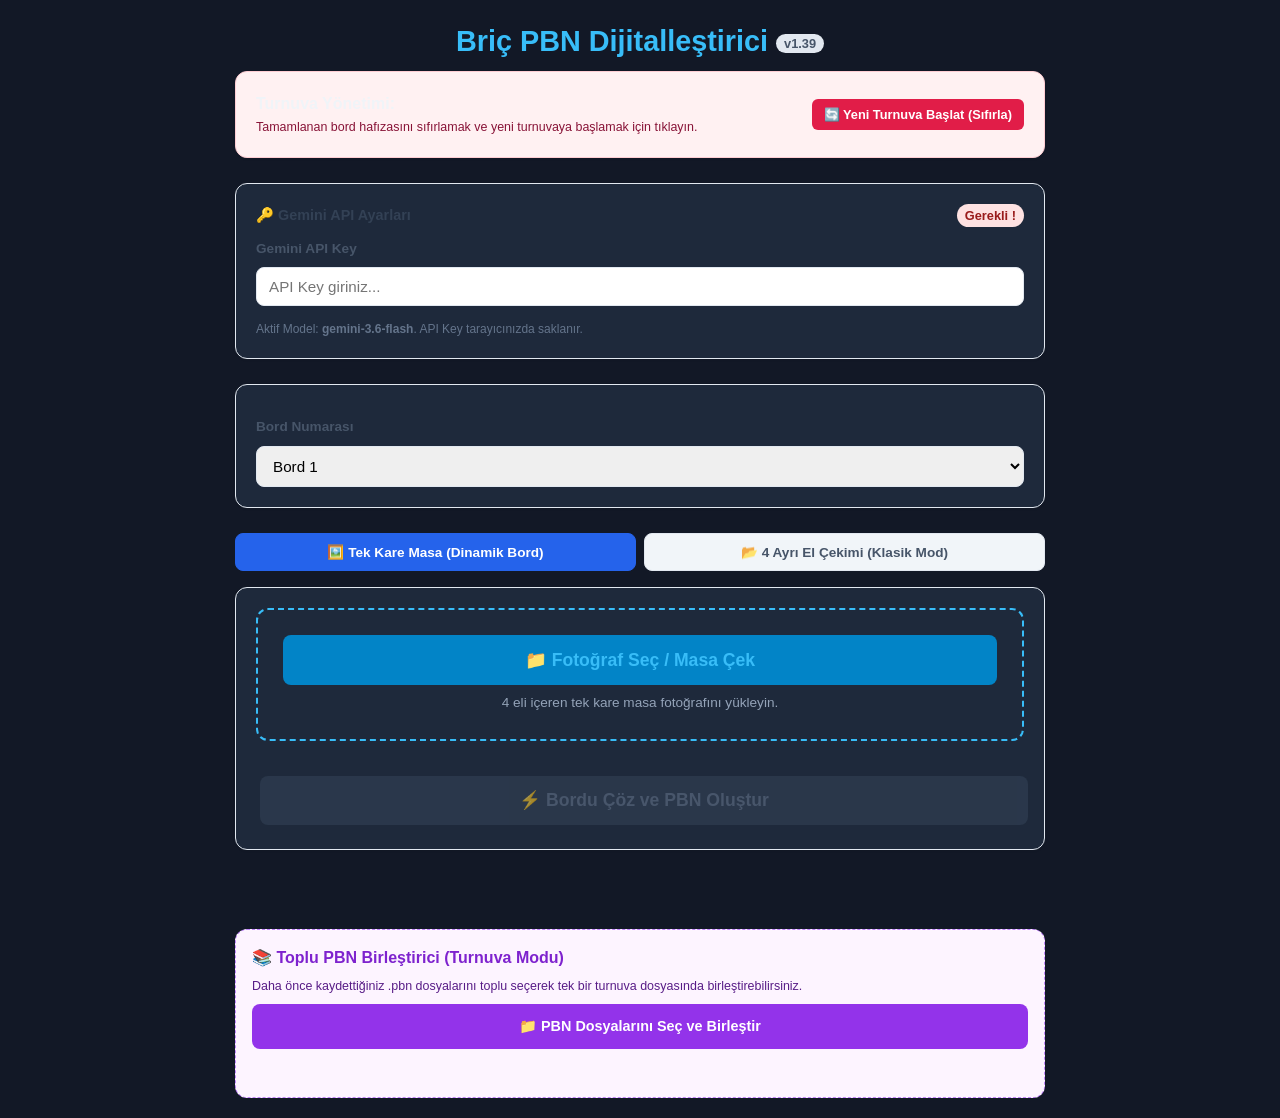
==== commit b3ded97a: "Update title and version to v1.39" ====
--- a/index.html
+++ b/index.html
@@ -4,7 +4,7 @@
     <meta charset="UTF-8">
     <meta name="viewport" content="width=device-width, initial-scale=1.0">
     <link rel="icon" href="data:,">
-    <title>Briç PBN Dijitalleştirici v1.38</title>
+    <title>Briç PBN Dijitalleştirici v1.39</title>
     <link rel="stylesheet" href="style.css">
     <link rel="stylesheet" href="cropstyle.css">
     <script src="script.js"></script>
@@ -13,9 +13,9 @@
 </head>
 <body>
 
-    <h1>Briç PBN Dijitalleştirici <span class="version-tag">v1.38</span></h1>
-
-    <!-- TURNUVA YÖNETİMİ / SIFIRLAMA PANELİ VE KIRPMA ARACI BUTONU -->
+    <h1>Briç PBN Dijitalleştirici <span class="version-tag">v1.39</span></h1>
+
+    <!-- TURNUVA YÖNETİMİ / SIFIRLAMA PANELİ -->
     <div class="panel" style="background: #fff1f2; border-color: #fecdd3;">
         <div style="display: flex; justify-content: space-between; align-items: center; flex-wrap: wrap; gap: 10px;">
             <div>
@@ -23,7 +23,6 @@
                 <div style="font-size: 0.78rem; color: #881337; margin-top: 2px;">Tamamlanan bord hafızasını sıfırlamak ve yeni turnuvaya başlamak için tıklayın.</div>
             </div>
             <div style="display: flex; gap: 8px; flex-wrap: wrap;">
-                <a href="crop.html" target="_blank" style="background: #0284c7; color: white; border: none; padding: 8px 12px; border-radius: 6px; font-weight: 700; font-size: 0.8rem; text-decoration: none; display: inline-flex; align-items: center; gap: 4px;">✂️ Fotoğraf Kırpma Aracını Aç (Yeni Sekme)</a>
                 <button onclick="resetTournamentHistory()" style="background: #e11d48; color: white; border: none; padding: 8px 12px; border-radius: 6px; font-weight: 700; font-size: 0.8rem; cursor: pointer;">🔄 Yeni Turnuva Başlat (Sıfırla)</button>
             </div>
         </div>
@@ -57,12 +56,91 @@
 
     <!-- MOD SEÇİCİ SEKMELER -->
     <div class="mode-tabs">
-        <button id="tab4Photos" class="tab-btn active" onclick="switchMode('4photos')">📂 4 Ayrı El Çekimi (Klasik Mod)</button>
-        <button id="tabSingleTable" class="tab-btn" onclick="switchMode('singleTable')">🖼️ Tek Kare Masa (Dinamik Bord)</button>
-    </div>
-
-    <!-- MOD 1: 4 AYRI GÖRSEL İLE ÇEKİM -->
-    <div id="mode4PhotosArea">
+        <button id="tabSingleTable" class="tab-btn active" onclick="switchMode('singleTable')">🖼️ Tek Kare Masa (Dinamik Bord)</button>
+        <button id="tab4Photos" class="tab-btn" onclick="switchMode('4photos')">📂 4 Ayrı El Çekimi (Klasik Mod)</button>
+    </div>
+
+    <!-- MOD 1: YENİ VARSAYILAN TEK KARE MASA & KIRPMA ARACI -->
+    <div id="modeSingleTableArea">
+        <div class="panel">
+            <div class="upload-area" onclick="document.getElementById('imageInput').click()">
+                <div class="btn-upload">📁 Fotoğraf Seç / Masa Çek</div>
+                <input type="file" id="imageInput" accept="image/*" style="display:none;" onchange="handleImageUpload(event)">
+                <span class="upload-hint">4 eli içeren tek kare masa fotoğrafını yükleyin.</span>
+            </div>
+
+            <!-- MANUEL SLIDER AYARLARI -->
+            <div class="controls-card" id="controlsCard" style="display: none;">
+                <h3>⚙️ Kırpma Oranları ve Örtüşme Payları (Canlı Ayar)</h3>
+                <div class="grid-controls">
+                    <div class="control-group">
+                        <label>KUZEY (NORTH - Üst Yükseklik): <span class="val-badge" id="valTop">38%</span></label>
+                        <input type="range" id="sliderTop" min="20" max="60" value="38" oninput="updateCrops()">
+                    </div>
+                    <div class="control-group">
+                        <label>GÜNEY (SOUTH - Alt Yükseklik): <span class="val-badge" id="valBottom">38%</span></label>
+                        <input type="range" id="sliderBottom" min="20" max="60" value="38" oninput="updateCrops()">
+                    </div>
+                    <div class="control-group">
+                        <label>BATI (WEST - Sol Genişlik): <span class="val-badge" id="valLeft">42%</span></label>
+                        <input type="range" id="sliderLeft" min="20" max="60" value="42" oninput="updateCrops()">
+                    </div>
+                    <div class="control-group">
+                        <label>DOĞU (EAST - Sağ Genişlik): <span class="val-badge" id="valRight">42%</span></label>
+                        <input type="range" id="sliderRight" min="20" max="60" value="42" oninput="updateCrops()">
+                    </div>
+                </div>
+                <p style="font-size:0.8rem; color:#94a3b8; margin-top: 10px;">* Kartların dışarıda kalmaması için orta kısımlarda bilinçli olarak örtüşme (overlap) bırakılmıştır.</p>
+            </div>
+
+            <div id="statusBanner" class="status-banner status-info" style="display:none;">
+                ⚠️ Lütfen Kuzey (N) olan kutunun altındaki <strong>"🧭 Bu Kutu Kuzey (N)"</strong> butonuna tıklayın.
+            </div>
+
+            <!-- 4 BÖLGE KADRAJ GRIDI -->
+            <div class="table-grid" id="tableGrid" style="display: none;">
+                <!-- ÜST BÖLGE (Index 0) -->
+                <div class="crop-card" id="cropCard-0">
+                    <span class="region-label">Üst Bölge</span>
+                    <span id="cropBadge-0" class="dir-badge unassigned">Seçilmedi</span>
+                    <img id="cropPrev-0" class="crop-preview-img" alt="Üst">
+                    <button class="btn-set-north" onclick="setNorthPosition(0)">🧭 Bu Kutu Kuzey (N)</button>
+                </div>
+
+                <!-- ORTA SATIR: SOL (Index 3) & SAĞ (Index 1) -->
+                <div class="grid-middle-row">
+                    <div class="crop-card" id="cropCard-3">
+                        <span class="region-label">Sol Bölge</span>
+                        <span id="cropBadge-3" class="dir-badge unassigned">Seçilmedi</span>
+                        <img id="cropPrev-3" class="crop-preview-img" alt="Sol">
+                        <button class="btn-set-north" onclick="setNorthPosition(3)">🧭 Bu Kutu Kuzey (N)</button>
+                    </div>
+
+                    <div class="crop-card" id="cropCard-1">
+                        <span class="region-label">Sağ Bölge</span>
+                        <span id="cropBadge-1" class="dir-badge unassigned">Seçilmedi</span>
+                        <img id="cropPrev-1" class="crop-preview-img" alt="Sağ">
+                        <button class="btn-set-north" onclick="setNorthPosition(1)">🧭 Bu Kutu Kuzey (N)</button>
+                    </div>
+                </div>
+
+                <!-- ALT BÖLGE (Index 2) -->
+                <div class="crop-card" id="cropCard-2">
+                    <span class="region-label">Alt Bölge</span>
+                    <span id="cropBadge-2" class="dir-badge unassigned">Seçilmedi</span>
+                    <img id="cropPrev-2" class="crop-preview-img" alt="Alt">
+                    <button class="btn-set-north" onclick="setNorthPosition(2)">🧭 Bu Kutu Kuzey (N)</button>
+                </div>
+            </div>
+
+            <button id="btnSendToAnalysis" class="btn btn-success btn-large" disabled onclick="sendCropsToMainAnalysis()">
+                ⚡ Bordu Çöz ve PBN Oluştur
+            </button>
+        </div>
+    </div>
+
+    <!-- MOD 2 (YEDEK KLASİK MOD): 4 AYRI GÖRSEL İLE ÇEKİM (GİZLİ BAŞLAR) -->
+    <div id="mode4PhotosArea" style="display: none;">
         <div class="upload-options">
             <div class="upload-box">
                 <label for="file-batch" class="btn-upload">
@@ -84,90 +162,15 @@
 
         <input type="file" id="singleFileInput" accept="image/*" style="display:none;" onchange="handleSingleFileSelect(event)">
 
-        <!-- 4 El Önizleme VE Yön Atama Paneli -->
-        <div class="hands-grid">
-            <div class="hand-card" id="card-N">
-                <div class="hand-label" onclick="triggerSingleUpload('N')" style="cursor:pointer;">Kuzey (N) 📷</div>
-                <img id="preview-N" class="preview-img" alt="Kuzey" onclick="triggerSingleUpload('N')">
-                <div style="margin-top: 8px; font-size: 0.78rem;">
-                    <label style="display:block; margin-bottom: 2px; color: #475569;">Atanan Yön:</label>
-                    <select id="select-dir-N" class="dir-select" onchange="handleDirSelectChange('N', this.value)" style="width: 100%; padding: 4px; font-size: 0.8rem; border-radius: 4px; border: 1px solid #cbd5e1;">
-                        <option value="N" selected>Kuzey (N)</option>
-                        <option value="E">Doğu (E)</option>
-                        <option value="S">Güney (S)</option>
-                        <option value="W">Batı (W)</option>
-                    </select>
-                </div>
-            </div>
-            
-            <div class="hand-card" id="card-E">
-                <div class="hand-label" onclick="triggerSingleUpload('E')" style="cursor:pointer;">Doğu (E) 📷</div>
-                <img id="preview-E" class="preview-img" alt="Doğu" onclick="triggerSingleUpload('E')">
-                <div style="margin-top: 8px; font-size: 0.78rem;">
-                    <label style="display:block; margin-bottom: 2px; color: #475569;">Atanan Yön:</label>
-                    <select id="select-dir-E" class="dir-select" onchange="handleDirSelectChange('E', this.value)" style="width: 100%; padding: 4px; font-size: 0.8rem; border-radius: 4px; border: 1px solid #cbd5e1;">
-                        <option value="N">Kuzey (N)</option>
-                        <option value="E" selected>Doğu (E)</option>
-                        <option value="S">Güney (S)</option>
-                        <option value="W">Batı (W)</option>
-                    </select>
-                </div>
-            </div>
-
-            <div class="hand-card" id="card-S">
-                <div class="hand-label" onclick="triggerSingleUpload('S')" style="cursor:pointer;">Güney (S) 📷</div>
-                <img id="preview-S" class="preview-img" alt="Güney" onclick="triggerSingleUpload('S')">
-                <div style="margin-top: 8px; font-size: 0.78rem;">
-                    <label style="display:block; margin-bottom: 2px; color: #475569;">Atanan Yön:</label>
-                    <select id="select-dir-S" class="dir-select" onchange="handleDirSelectChange('S', this.value)" style="width: 100%; padding: 4px; font-size: 0.8rem; border-radius: 4px; border: 1px solid #cbd5e1;">
-                        <option value="N">Kuzey (N)</option>
-                        <option value="E">Doğu (E)</option>
-                        <option value="S" selected>Güney (S)</option>
-                        <option value="W">Batı (W)</option>
-                    </select>
-                </div>
-            </div>
-
-            <div class="hand-card" id="card-W">
-                <div class="hand-label" onclick="triggerSingleUpload('W')" style="cursor:pointer;">Batı (W) 📷</div>
-                <img id="preview-W" class="preview-img" alt="Batı" onclick="triggerSingleUpload('W')">
-                <div style="margin-top: 8px; font-size: 0.78rem;">
-                    <label style="display:block; margin-bottom: 2px; color: #475569;">Atanan Yön:</label>
-                    <select id="select-dir-W" class="dir-select" onchange="handleDirSelectChange('W', this.value)" style="width: 100%; padding: 4px; font-size: 0.8rem; border-radius: 4px; border: 1px solid #cbd5e1;">
-                        <option value="N">Kuzey (N)</option>
-                        <option value="E">Doğu (E)</option>
-                        <option value="S">Güney (S)</option>
-                        <option value="W" selected>Batı (W)</option>
-                    </select>
-                </div>
-            </div>
-        </div>
-    </div>
-
-    <!-- MOD 2: TEK KARE MASA VE DİNAMİK BORD OKUMA -->
-    <div id="modeSingleTableArea" style="display: none;">
-        <div class="upload-box" style="background: #faf5ff; border-color: #a855f7; padding: 20px;">
-            
-            <div style="display: flex; gap: 10px; justify-content: center; flex-wrap: wrap;">
-                <label for="singleTableCameraInput" class="btn-upload" style="background: #9333ea; flex: 1; min-width: 140px; margin: 0;">
-                    📸 Kameradan Çek
-                </label>
-                <input type="file" id="singleTableCameraInput" accept="image/*" capture="environment" style="display:none;" onchange="handleSingleTableSelect(event)">
-
-                <label for="singleTableGalleryInput" class="btn-upload" style="background: #6b21a8; flex: 1; min-width: 140px; margin: 0;">
-                    📂 Galeriden Seç
-                </label>
-                <input type="file" id="singleTableGalleryInput" accept="image/*" style="display:none;" onchange="handleSingleTableSelect(event)">
-            </div>
-
-            <div class="upload-desc" style="margin-top: 12px; font-size: 0.85rem; color: #581c87;">
-                Masanın ortasındaki plastik briç kutusunu (board tray) ve 4 eldeki tüm kartları kapsayan tek bir fotoğraf seçin veya çekin.
-            </div>
-            <img id="previewSingleTable" class="single-table-preview" alt="Masa Görseli">
-        </div>
-    </div>
-
-    <button id="btnProcess" class="btn-main" onclick="processBoard()" style="margin-top: 15px;">⚡ Bordu Çöz ve PBN Oluştur</button>
+        <!-- Gizli Önizlemeler (script.js uyumluluğu için) -->
+        <div style="display:none;">
+            <img id="preview-N" alt="Kuzey">
+            <img id="preview-E" alt="Doğu">
+            <img id="preview-S" alt="Güney">
+            <img id="preview-W" alt="Batı">
+        </div>
+    </div>
+
     <div id="status" class="status-box"></div>
 
     <!-- Sonuç Paneli -->
